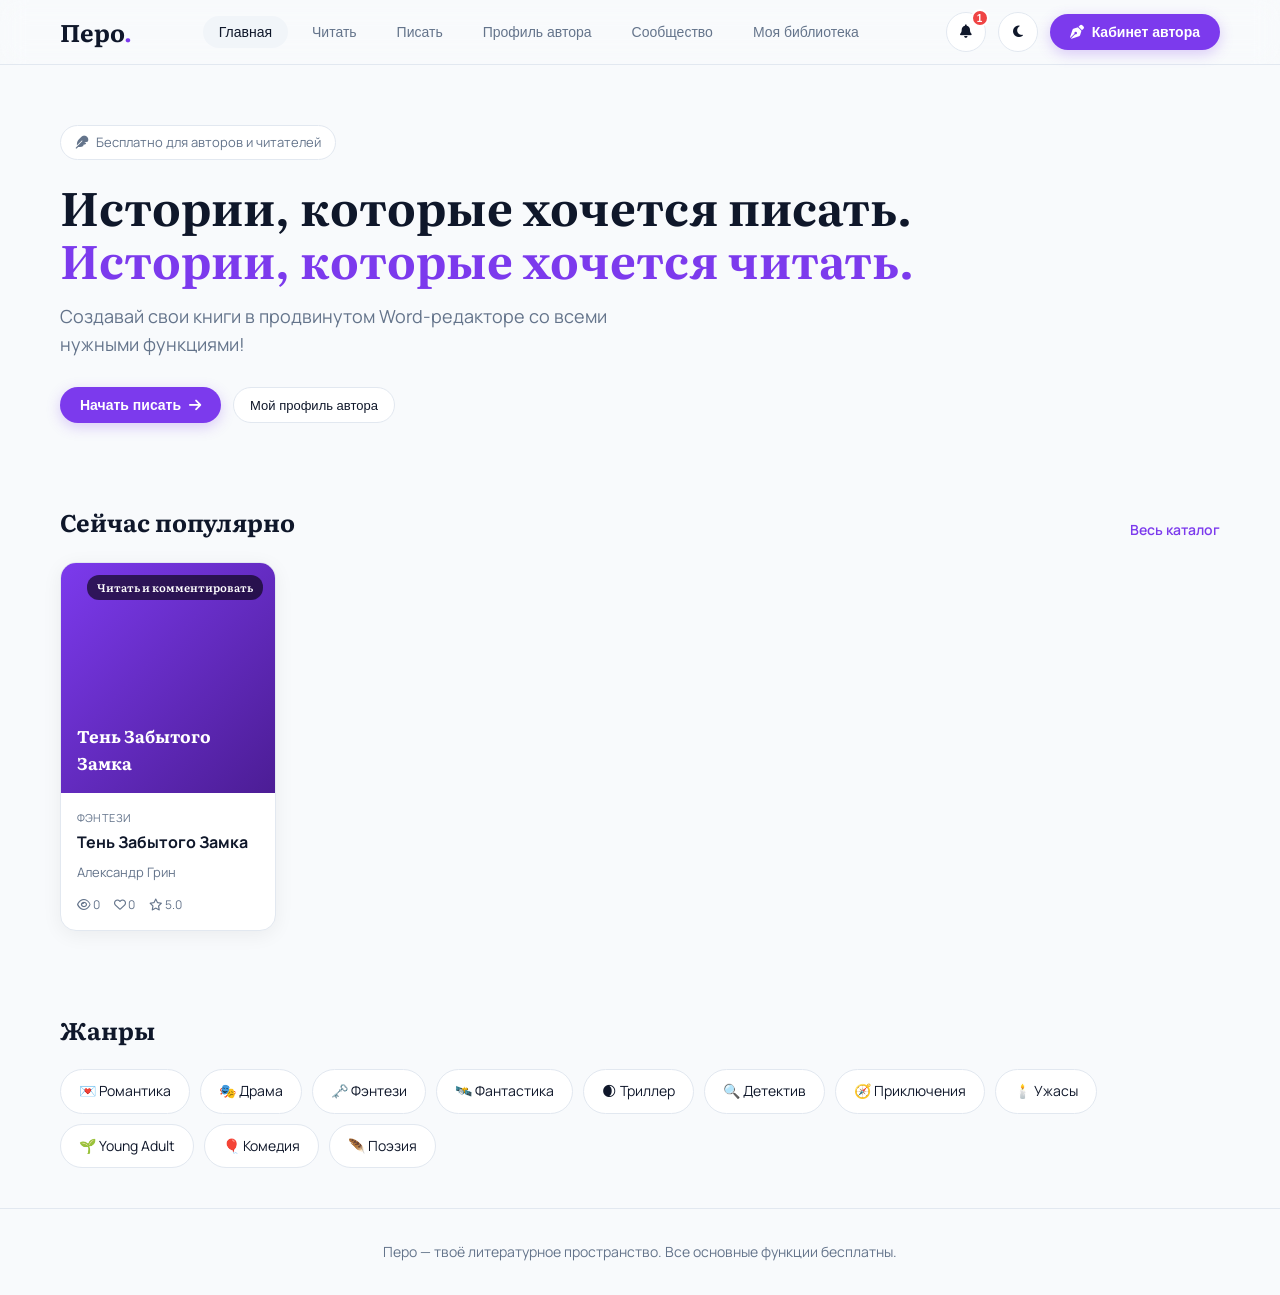
==== index.html @ ec1b09a1 "Add mobile and desktop responsive media queries for smartphones and tablets" ====
<!DOCTYPE html>
<html lang="ru" class="light">
<head>
    <meta charset="UTF-8">
    <meta name="viewport" content="width=device-width, initial-scale=1.0">
    <title>Перо — Литературная платформа и редактор книг</title>
    <meta name="description" content="Платформа для писателей и читателей: редактор книг в стиле MS Word, идеальная адаптивность под мобильные телефоны и ПК.">
    
    <!-- FAST SYNCHRONOUS THEME RESTORE TO PREVENT FLICKER -->
    <script>
        (function() {
            try {
                var savedState = localStorage.getItem('pero_authorState_v4');
                if (!savedState) savedState = localStorage.getItem('pero_authorState_v3');
                if (savedState) {
                    var parsed = JSON.parse(savedState);
                    if (parsed && parsed.theme === 'dark') {
                        document.documentElement.className = 'dark';
                    } else {
                        document.documentElement.className = 'light';
                    }
                }
            } catch(e) {}
        })();
    </script>

    <!-- Google Fonts Expansion (All 12 Fonts) -->
    <link rel="preconnect" href="https://fonts.googleapis.com">
    <link rel="preconnect" href="https://fonts.gstatic.com" crossorigin>
    <link href="https://fonts.googleapis.com/css2?family=Caveat:wght@500;700&family=Cormorant+Garamond:ital,wght@0,500;0,700;1,500&family=Literata:ital,opsz,wght@0,7..72,400..700;1,7..72,400..700&family=Manrope:wght@400;500;600;700&family=Merriweather:ital,wght@0,400;0,700;1,400&family=Montserrat:wght@400;600;700&family=Playfair+Display:ital,wght@0,600;0,700;1,600&family=Roboto:ital,wght@0,400;0,500;0,700;1,400&display=swap" rel="stylesheet">
    <!-- FontAwesome for icons -->
    <link rel="stylesheet" href="https://cdnjs.cloudflare.com/ajax/libs/font-awesome/6.4.0/css/all.min.css">
    <style>
        :root {
            --bg-color: #f8fafc;
            --text-color: #0f172a;
            --card-bg: #ffffff;
            --card-border: #e2e8f0;
            --muted-text: #64748b;
            --primary-accent: #7c3aed;
            --primary-accent-hover: #6d28d9;
            --secondary-bg: #f1f5f9;
            --secondary-text: #0f172a;
            --shadow-soft: 0 4px 20px rgba(0, 0, 0, 0.06);
            --shadow-lift: 0 12px 30px rgba(124, 58, 237, 0.15);
            --heading-color: #0f172a;
            --font-serif: 'Literata', Georgia, serif;
            --font-sans: 'Manrope', system-ui, sans-serif;
            --paper-bg: #ffffff;
            --toolbar-bg: #f8fafc;
        }

        html.dark {
            --bg-color: #09090b;
            --text-color: #f8fafc;
            --card-bg: #18181b;
            --card-border: #27272a;
            --muted-text: #a1a1aa;
            --primary-accent: #ec4899;
            --primary-accent-hover: #db2777;
            --secondary-bg: #27272a;
            --secondary-text: #f8fafc;
            --shadow-soft: 0 4px 20px rgba(0, 0, 0, 0.5);
            --shadow-lift: 0 12px 30px rgba(236, 72, 153, 0.25);
            --heading-color: #f472b6;
            --paper-bg: #18181b;
            --toolbar-bg: #121215;
        }

        * {
            box-sizing: border-box;
            margin: 0;
            padding: 0;
        }

        body {
            font-family: var(--font-sans);
            background-color: var(--bg-color);
            color: var(--text-color);
            line-height: 1.6;
            min-height: 100vh;
            display: flex;
            flex-direction: column;
            overflow-x: hidden;
        }

        h1, h2, h3, .font-display {
            font-family: var(--font-serif);
            color: var(--heading-color);
        }

        a { color: inherit; text-decoration: none; }

        .container {
            max-width: 1200px;
            margin: 0 auto;
            padding: 0 20px;
            width: 100%;
        }

        /* Navbar */
        header {
            position: sticky;
            top: 0;
            z-index: 50;
            background: rgba(var(--bg-color), 0.9);
            backdrop-filter: blur(12px);
            border-bottom: 1px solid var(--card-border);
        }

        .nav-wrapper {
            display: flex;
            align-items: center;
            justify-content: space-between;
            height: 64px;
        }

        .logo {
            font-family: var(--font-serif);
            font-size: 24px;
            font-weight: 700;
            cursor: pointer;
        }
        .logo span { color: var(--primary-accent); }

        .nav-links { display: flex; gap: 8px; }

        .nav-btn {
            padding: 8px 16px;
            border-radius: 20px;
            font-size: 14px;
            font-weight: 500;
            color: var(--muted-text);
            cursor: pointer;
            border: none;
            background: transparent;
            white-space: nowrap;
        }

        .nav-btn:hover, .nav-btn.active {
            background-color: var(--secondary-bg);
            color: var(--text-color);
        }

        .nav-actions { display: flex; align-items: center; gap: 12px; }

        .icon-btn {
            width: 40px;
            height: 40px;
            border-radius: 50%;
            border: 1px solid var(--card-border);
            background: var(--card-bg);
            color: var(--text-color);
            display: flex;
            align-items: center;
            justify-content: center;
            cursor: pointer;
            position: relative;
            flex-shrink: 0;
        }

        .icon-btn:hover {
            border-color: var(--primary-accent);
            color: var(--primary-accent);
        }

        /* Notification Badge */
        .notif-badge {
            position: absolute;
            top: -4px;
            right: -4px;
            background: #ef4444;
            color: #ffffff;
            font-size: 10px;
            font-weight: 700;
            min-width: 18px;
            height: 18px;
            border-radius: 9px;
            display: flex;
            align-items: center;
            justify-content: center;
            padding: 0 4px;
            border: 2px solid var(--card-bg);
        }

        /* Notification Dropdown Panel */
        .notif-dropdown {
            position: absolute;
            top: 48px;
            right: 0;
            width: 340px;
            background: var(--card-bg);
            border: 1px solid var(--card-border);
            border-radius: 16px;
            box-shadow: var(--shadow-lift);
            display: none;
            flex-direction: column;
            z-index: 100;
            overflow: hidden;
        }

        .notif-dropdown.active { display: flex; }

        .notif-header {
            padding: 14px 16px;
            border-bottom: 1px solid var(--card-border);
            display: flex;
            justify-content: space-between;
            align-items: center;
            background: var(--secondary-bg);
        }

        .notif-header h3 { font-size: 14px; font-weight: 700; }

        .notif-list {
            max-height: 320px;
            overflow-y: auto;
            display: flex;
            flex-direction: column;
        }

        .notif-item {
            padding: 12px 16px;
            border-bottom: 1px solid var(--card-border);
            font-size: 13px;
            display: flex;
            gap: 10px;
            align-items: flex-start;
        }

        .notif-item:last-child { border-bottom: none; }
        .notif-item i { color: var(--primary-accent); margin-top: 2px; }
        .notif-time { font-size: 11px; color: var(--muted-text); margin-top: 4px; }

        .btn-primary {
            background-color: var(--primary-accent);
            color: #ffffff !important;
            padding: 10px 20px;
            border-radius: 24px;
            font-weight: 600;
            font-size: 14px;
            border: none;
            cursor: pointer;
            display: inline-flex;
            align-items: center;
            gap: 8px;
            box-shadow: 0 4px 14px rgba(124, 58, 237, 0.25);
            white-space: nowrap;
        }

        .btn-primary:hover { background-color: var(--primary-accent-hover); }

        .btn-outline {
            border: 1px solid var(--card-border);
            background: var(--card-bg);
            color: var(--text-color);
            padding: 8px 16px;
            border-radius: 20px;
            font-size: 13px;
            font-weight: 500;
            cursor: pointer;
            display: inline-flex;
            align-items: center;
            gap: 6px;
            white-space: nowrap;
        }

        .btn-outline:hover {
            border-color: var(--primary-accent);
            color: var(--primary-accent);
        }

        /* Layout & Sections */
        .section { padding: 40px 0; }
        .hero { padding: 60px 0 40px; }
        .hero h1 { font-size: 46px; line-height: 1.15; margin-bottom: 16px; }
        .hero p { font-size: 18px; color: var(--muted-text); max-width: 600px; margin-bottom: 28px; }

        .section-header {
            display: flex;
            justify-content: space-between;
            align-items: flex-end;
            margin-bottom: 20px;
        }

        .section-title { font-size: 24px; font-weight: 700; }

        .grid-5 {
            display: grid;
            grid-template-columns: repeat(auto-fill, minmax(210px, 1fr));
            gap: 20px;
        }

        /* Book Card */
        .book-card {
            background: var(--card-bg);
            border: 1px solid var(--card-border);
            border-radius: 16px;
            overflow: hidden;
            box-shadow: var(--shadow-soft);
            cursor: pointer;
            transition: transform 0.2s ease, box-shadow 0.2s ease;
            display: flex;
            flex-direction: column;
        }

        .book-card:hover {
            transform: translateY(-5px);
            box-shadow: var(--shadow-lift);
        }

        .book-cover {
            height: 230px;
            background: linear-gradient(135deg, #7c3aed, #4c1d95);
            display: flex;
            align-items: flex-end;
            padding: 16px;
            color: #ffffff;
            font-family: var(--font-serif);
            font-weight: 700;
            font-size: 17px;
            position: relative;
        }

        html.dark .book-cover { background: linear-gradient(135deg, #ec4899, #831843); }

        .book-cover-badge {
            position: absolute;
            top: 12px;
            right: 12px;
            background: rgba(0,0,0,0.6);
            backdrop-filter: blur(4px);
            padding: 4px 10px;
            border-radius: 12px;
            font-size: 11px;
            font-weight: 600;
            color: #fff;
        }

        .book-info { padding: 16px; display: flex; flex-direction: column; flex: 1; }
        .book-genre { font-size: 11px; text-transform: uppercase; letter-spacing: 0.5px; color: var(--muted-text); margin-bottom: 4px; }
        .book-title { font-size: 16px; font-weight: 700; margin-bottom: 6px; color: var(--text-color); }
        .book-author { font-size: 13px; color: var(--muted-text); margin-bottom: 12px; }
        .book-stats { display: flex; gap: 14px; font-size: 12px; color: var(--muted-text); margin-top: auto; }

        /* Genres */
        .genre-chips { display: flex; flex-wrap: wrap; gap: 10px; }
        .genre-chip {
            background: var(--card-bg);
            border: 1px solid var(--card-border);
            padding: 10px 18px;
            border-radius: 24px;
            font-size: 14px;
            cursor: pointer;
            display: flex;
            align-items: center;
            gap: 8px;
        }
        .genre-chip:hover { border-color: var(--primary-accent); color: var(--primary-accent); }

        /* Author Profile Preview Card */
        .author-profile-card {
            background: var(--card-bg);
            border: 1px solid var(--card-border);
            border-radius: 20px;
            padding: 32px;
            display: flex;
            gap: 24px;
            align-items: center;
            box-shadow: var(--shadow-soft);
            margin-bottom: 32px;
            position: relative;
        }

        .avatar-upload-wrapper {
            position: relative;
            cursor: pointer;
        }

        .author-avatar-img {
            width: 100px;
            height: 100px;
            border-radius: 50%;
            object-fit: cover;
            border: 3px solid var(--primary-accent);
            box-shadow: var(--shadow-soft);
            display: block;
        }

        .avatar-overlay-badge {
            position: absolute;
            bottom: 0;
            right: 0;
            background: var(--primary-accent);
            color: #fff;
            width: 32px;
            height: 32px;
            border-radius: 50%;
            display: flex;
            align-items: center;
            justify-content: center;
            font-size: 13px;
            border: 2px solid var(--card-bg);
        }

        .author-stats-row {
            display: flex;
            gap: 20px;
            margin-top: 12px;
            font-size: 14px;
            color: var(--muted-text);
        }

        .author-stats-row strong { color: var(--text-color); font-size: 16px; }

        /* MS Word Manuscript Editor Wrapper */
        .word-editor-wrapper {
            border: 1px solid var(--card-border);
            border-radius: 16px;
            background: var(--card-bg);
            overflow: hidden;
            box-shadow: var(--shadow-soft);
            margin-top: 16px;
            display: grid;
            grid-template-columns: 270px 1fr 340px;
            min-height: 750px;
            position: relative;
        }

        .word-editor-wrapper.no-ai {
            grid-template-columns: 270px 1fr;
        }

        /* Sidebar for chapters */
        .editor-sidebar {
            background: var(--secondary-bg);
            border-right: 1px solid var(--card-border);
            padding: 16px;
            display: flex;
            flex-direction: column;
        }

        .sidebar-header {
            display: flex;
            justify-content: space-between;
            align-items: center;
            margin-bottom: 8px;
        }

        .sidebar-header h3 { font-size: 15px; font-weight: 700; }

        .chapter-list {
            list-style: none;
            display: flex;
            flex-direction: column;
            gap: 8px;
            margin-top: 12px;
        }

        .chapter-card {
            background: var(--card-bg);
            border: 1px solid var(--card-border);
            padding: 10px 12px;
            border-radius: 10px;
            cursor: pointer;
            font-size: 14px;
            display: flex;
            align-items: center;
            justify-content: space-between;
            user-select: none;
            transition: all 0.15s ease;
        }

        .chapter-card:hover { border-color: var(--primary-accent); }

        .chapter-card.active {
            border-color: var(--primary-accent);
            background: rgba(124, 58, 237, 0.08);
            font-weight: 700;
            color: var(--primary-accent);
        }

        html.dark .chapter-card.active { background: rgba(236, 72, 153, 0.15); }

        .drag-handle { color: var(--muted-text); margin-right: 6px; cursor: grab; }

        .delete-chapter-btn {
            border: none;
            background: transparent;
            color: var(--muted-text);
            padding: 4px 6px;
            border-radius: 6px;
            cursor: pointer;
            font-size: 13px;
            transition: all 0.15s ease;
        }

        .delete-chapter-btn:hover {
            color: #ef4444;
            background: rgba(239, 68, 68, 0.1);
        }

        /* Expanded Word Ribbon Toolbar */
        .editor-workspace {
            display: flex;
            flex-direction: column;
            background: var(--secondary-bg);
        }

        .word-toolbar {
            background: var(--toolbar-bg);
            border-bottom: 1px solid var(--card-border);
            padding: 10px 16px;
            display: flex;
            flex-wrap: wrap;
            align-items: center;
            gap: 8px;
            z-index: 10;
        }

        .toolbar-group {
            display: flex;
            align-items: center;
            gap: 3px;
            padding-right: 10px;
            border-right: 1px solid var(--card-border);
        }

        .toolbar-group:last-child { border-right: none; }

        .tool-btn {
            height: 34px;
            padding: 0 8px;
            border-radius: 6px;
            border: 1px solid transparent;
            background: transparent;
            color: var(--text-color);
            cursor: pointer;
            display: flex;
            align-items: center;
            justify-content: center;
            font-size: 13px;
            font-weight: 500;
        }

        .tool-btn:hover {
            background: var(--card-bg);
            border-color: var(--card-border);
            color: var(--primary-accent);
        }

        .tool-select {
            height: 34px;
            border-radius: 6px;
            border: 1px solid var(--card-border);
            background: var(--card-bg);
            color: var(--text-color);
            padding: 0 10px;
            font-size: 13px;
            outline: none;
            cursor: pointer;
        }

        .color-picker-input {
            width: 28px;
            height: 28px;
            padding: 0;
            border: none;
            background: none;
            cursor: pointer;
            border-radius: 4px;
        }

        /* Paper Document (MS Word Canvas) */
        .document-viewport {
            flex: 1;
            padding: 40px 20px;
            overflow-y: auto;
            display: flex;
            justify-content: center;
            position: relative;
        }

        .paper-sheet {
            background: var(--paper-bg);
            width: 100%;
            max-width: 820px;
            min-height: 900px;
            padding: 60px 80px;
            border-radius: 4px;
            box-shadow: 0 8px 30px rgba(0, 0, 0, 0.08);
            border: 1px solid var(--card-border);
            position: relative;
            outline: none;
            font-family: 'Literata', Georgia, serif;
            font-size: 18px;
            line-height: 1.85;
            color: var(--text-color);
        }

        .paper-sheet h1, .paper-sheet h2, .paper-sheet h3 {
            font-weight: 700;
            margin-top: 24px;
            margin-bottom: 12px;
        }

        .paper-sheet blockquote {
            border-left: 4px solid var(--primary-accent);
            padding-left: 16px;
            font-style: italic;
            color: var(--muted-text);
            margin: 16px 0;
        }

        .drop-overlay {
            position: absolute;
            inset: 0;
            background: rgba(124, 58, 237, 0.9);
            color: #ffffff;
            display: none;
            flex-direction: column;
            align-items: center;
            justify-content: center;
            border-radius: 4px;
            z-index: 20;
            backdrop-filter: blur(4px);
        }

        html.dark .drop-overlay { background: rgba(236, 72, 153, 0.9); }

        .drop-overlay.active { display: flex; }
        .drop-overlay i { font-size: 48px; margin-bottom: 16px; }

        /* AI Assistant Side Panel */
        .ai-sidebar {
            background: var(--card-bg);
            border-left: 1px solid var(--card-border);
            padding: 20px;
            display: flex;
            flex-direction: column;
            gap: 16px;
            overflow-y: auto;
        }

        .ai-header {
            display: flex;
            justify-content: space-between;
            align-items: center;
            border-bottom: 1px solid var(--card-border);
            padding-bottom: 12px;
        }

        .ai-header h3 {
            font-size: 16px;
            font-weight: 700;
            display: flex;
            align-items: center;
            gap: 8px;
            color: var(--primary-accent);
        }

        .ai-quick-prompts { display: flex; flex-direction: column; gap: 8px; }

        .ai-prompt-btn {
            background: var(--secondary-bg);
            border: 1px solid var(--card-border);
            padding: 10px 14px;
            border-radius: 12px;
            font-size: 13px;
            font-weight: 600;
            text-align: left;
            cursor: pointer;
            color: var(--text-color);
            display: flex;
            align-items: center;
            gap: 8px;
            transition: all 0.2s ease;
        }

        .ai-prompt-btn:hover {
            border-color: var(--primary-accent);
            color: var(--primary-accent);
            background: rgba(124, 58, 237, 0.05);
        }

        .ai-textarea {
            width: 100%;
            border: 1px solid var(--card-border);
            border-radius: 10px;
            padding: 10px;
            font-family: var(--font-sans);
            font-size: 13px;
            background: var(--secondary-bg);
            color: var(--text-color);
            resize: none;
            outline: none;
        }

        .ai-result-box {
            background: var(--secondary-bg);
            border: 1px dashed var(--primary-accent);
            padding: 16px;
            border-radius: 12px;
            font-size: 14px;
            line-height: 1.6;
        }

        /* Reading Modal & Line Comments */
        .modal {
            position: fixed;
            inset: 0;
            z-index: 100;
            background: rgba(0,0,0,0.6);
            backdrop-filter: blur(8px);
            display: none;
            align-items: center;
            justify-content: center;
            padding: 20px;
        }

        .modal.active { display: flex; }

        .modal-content {
            background: var(--card-bg);
            border: 1px solid var(--card-border);
            border-radius: 20px;
            max-width: 840px;
            width: 100%;
            max-height: 90vh;
            overflow-y: auto;
            padding: 32px;
            position: relative;
            box-shadow: var(--shadow-lift);
        }

        .modal-close {
            position: absolute;
            top: 20px;
            right: 20px;
            border: none;
            background: var(--secondary-bg);
            color: var(--text-color);
            width: 36px;
            height: 36px;
            border-radius: 50%;
            cursor: pointer;
            display: flex;
            align-items: center;
            justify-content: center;
        }

        .tab-page { display: none; }
        .tab-page.active { display: block; }

        footer {
            border-top: 1px solid var(--card-border);
            padding: 32px 0;
            margin-top: auto;
            text-align: center;
            font-size: 14px;
            color: var(--muted-text);
        }

        /* FULL MOBILE & TABLET RESPONSIVE SYSTEM (SMARTPHONES & PCS) */
        @media (max-width: 992px) {
            .word-editor-wrapper {
                grid-template-columns: 240px 1fr;
            }
            .ai-sidebar {
                grid-column: 1 / -1;
                border-left: none;
                border-top: 1px solid var(--card-border);
            }
        }

        @media (max-width: 768px) {
            .container {
                padding: 0 12px;
            }

            .nav-wrapper {
                flex-direction: column;
                height: auto;
                padding: 10px 0;
                gap: 12px;
            }

            .nav-links {
                width: 100%;
                overflow-x: auto;
                white-space: nowrap;
                padding-bottom: 6px;
                -webkit-overflow-scrolling: touch;
                justify-content: flex-start;
            }

            .nav-btn {
                padding: 6px 12px;
                font-size: 13px;
                flex-shrink: 0;
            }

            .nav-actions {
                width: 100%;
                justify-content: space-between;
            }

            .hero h1 {
                font-size: 28px;
            }

            .hero p {
                font-size: 15px;
            }

            .grid-5 {
                grid-template-columns: repeat(auto-fill, minmax(140px, 1fr));
                gap: 12px;
            }

            .book-cover {
                height: 170px;
                font-size: 14px;
                padding: 10px;
            }

            .book-info {
                padding: 10px;
            }

            .book-title {
                font-size: 14px;
            }

            .author-profile-card {
                flex-direction: column;
                padding: 20px;
                text-align: center;
                align-items: center;
                gap: 16px;
            }

            .author-stats-row {
                justify-content: center;
            }

            .word-editor-wrapper {
                grid-template-columns: 1fr;
                min-height: auto;
            }

            .editor-sidebar {
                border-right: none;
                border-bottom: 1px solid var(--card-border);
            }

            .word-toolbar {
                padding: 8px;
                gap: 4px;
                overflow-x: auto;
                white-space: nowrap;
            }

            .toolbar-group {
                padding-right: 6px;
            }

            .document-viewport {
                padding: 16px 8px;
            }

            .paper-sheet {
                padding: 24px 16px;
                min-height: 500px;
                font-size: 16px;
            }

            .notif-dropdown {
                width: 290px;
                right: -20px;
            }

            .modal-content {
                padding: 20px 16px;
                border-radius: 16px;
            }
        }
    </style>
</head>
<body>

    <!-- Hidden Native File Input for Avatar Image Selection -->
    <input type="file" id="avatarFileInput" accept="image/*" style="display: none;" onchange="handleAvatarFileSelect(event)">

    <!-- Header Navigation -->
    <header>
        <div class="container nav-wrapper">
            <div class="logo" onclick="showTab('home', document.querySelectorAll('.nav-btn')[0])">Перо<span>.</span></div>
            <nav class="nav-links">
                <button class="nav-btn active" onclick="showTab('home', this)">Главная</button>
                <button class="nav-btn" onclick="showTab('read', this)">Читать</button>
                <button class="nav-btn" onclick="showTab('write', this)">Писать</button>
                <button class="nav-btn" onclick="showTab('profile', this)">Профиль автора</button>
                <button class="nav-btn" onclick="showTab('community', this)">Сообщество</button>
                <button class="nav-btn" onclick="showTab('library', this)">Моя библиотека</button>
            </nav>
            <div class="nav-actions">
                
                <!-- Notification Bell with Instant Live Badge & Panel -->
                <div style="position: relative;">
                    <button class="icon-btn" onclick="toggleNotificationsPanel(event)" id="notifBellBtn" title="Уведомления об обновлениях">
                        <i class="fa-solid fa-bell"></i>
                        <span class="notif-badge" id="notifBadgeCount" style="display:none;">0</span>
                    </button>

                    <!-- Notifications Dropdown Popup -->
                    <div class="notif-dropdown" id="notifDropdown">
                        <div class="notif-header">
                            <h3>Уведомления и обновления</h3>
                            <button onclick="clearNotifications()" style="border:none; background:none; color:var(--primary-accent); font-size:12px; cursor:pointer; font-weight:600;">Очистить</button>
                        </div>
                        <div class="notif-list" id="notifList">
                            <div style="padding: 20px; text-align: center; color: var(--muted-text); font-size: 13px;" id="emptyNotifMsg">
                                Пока нет новых уведомлений.
                            </div>
                        </div>
                    </div>
                </div>

                <button class="icon-btn" onclick="toggleTheme()" id="themeToggleBtn" title="Переключить тему">
                    <i class="fa-solid fa-moon"></i>
                </button>

                <button class="btn-primary" onclick="showTab('write', document.querySelectorAll('.nav-btn')[2])">
                    <i class="fa-solid fa-pen-nib"></i> Кабинет автора
                </button>
            </div>
        </div>
    </header>

    <main class="container">

        <!-- TAB 1: HOME PAGE -->
        <div id="tab-home" class="tab-page active">
            <section class="hero">
                <div style="display: inline-flex; align-items: center; gap: 8px; padding: 6px 14px; border-radius: 20px; background: var(--card-bg); border: 1px solid var(--card-border); font-size: 13px; color: var(--muted-text); margin-bottom: 20px;">
                    <i class="fa-solid fa-feather"></i> Бесплатно для авторов и читателей
                </div>
                <h1>Истории, которые хочется писать.<br><span style="color: var(--primary-accent);">Истории, которые хочется читать.</span></h1>
                <p>Создавай свои книги в продвинутом Word-редакторе со всеми нужными функциями!</p>
                <div style="display: flex; gap: 12px; flex-wrap: wrap;">
                    <button class="btn-primary" onclick="showTab('write', document.querySelectorAll('.nav-btn')[2])">Начать писать <i class="fa-solid fa-arrow-right"></i></button>
                    <button class="btn-outline" onclick="showTab('profile', document.querySelectorAll('.nav-btn')[3])">Мой профиль автора</button>
                </div>
            </section>

            <!-- Popular Section (No emojis in headers) -->
            <section class="section">
                <div class="section-header">
                    <h2 class="section-title">Сейчас популярно</h2>
                    <a href="#" style="color: var(--primary-accent); font-size: 14px; font-weight: 600;" onclick="showTab('read', document.querySelectorAll('.nav-btn')[1])">Весь каталог</a>
                </div>
                <div class="grid-5">
                    <div class="book-card" onclick="openBookModal('Тень Забытого Замка', 'Александр Грин', 'Фэнтези', '14.2k', '4.9', 'В глубине проклятого леса стоит древний замок...')">
                        <div class="book-cover">
                            <span class="book-cover-badge">Читать и комментировать</span>
                            Тень Забытого Замка
                        </div>
                        <div class="book-info">
                            <div class="book-genre">Фэнтези</div>
                            <div class="book-title">Тень Забытого Замка</div>
                            <div class="book-author">Александр Грин</div>
                            <div class="book-stats">
                                <span><i class="fa-regular fa-eye"></i> <span class="card-views-count">0</span></span>
                                <span onclick="likeBook(event, this)"><i class="fa-regular fa-heart"></i> <span class="card-likes-count">0</span></span>
                                <span><i class="fa-regular fa-star"></i> 5.0</span>
                            </div>
                        </div>
                    </div>
                </div>
            </section>

            <!-- Genres List (Emojis KEPT ONLY IN GENRES) -->
            <section class="section">
                <div class="section-header">
                    <h2 class="section-title">Жанры</h2>
                </div>
                <div class="genre-chips">
                    <div class="genre-chip" onclick="showTab('read', document.querySelectorAll('.nav-btn')[1])">💌 Романтика</div>
                    <div class="genre-chip" onclick="showTab('read', document.querySelectorAll('.nav-btn')[1])">🎭 Драма</div>
                    <div class="genre-chip" onclick="showTab('read', document.querySelectorAll('.nav-btn')[1])">🗝️ Фэнтези</div>
                    <div class="genre-chip" onclick="showTab('read', document.querySelectorAll('.nav-btn')[1])">🛰️ Фантастика</div>
                    <div class="genre-chip" onclick="showTab('read', document.querySelectorAll('.nav-btn')[1])">🌒 Триллер</div>
                    <div class="genre-chip" onclick="showTab('read', document.querySelectorAll('.nav-btn')[1])">🔍 Детектив</div>
                    <div class="genre-chip" onclick="showTab('read', document.querySelectorAll('.nav-btn')[1])">🧭 Приключения</div>
                    <div class="genre-chip" onclick="showTab('read', document.querySelectorAll('.nav-btn')[1])">🕯️ Ужасы</div>
                    <div class="genre-chip" onclick="showTab('read', document.querySelectorAll('.nav-btn')[1])">🌱 Young Adult</div>
                    <div class="genre-chip" onclick="showTab('read', document.querySelectorAll('.nav-btn')[1])">🎈 Комедия</div>
                    <div class="genre-chip" onclick="showTab('read', document.querySelectorAll('.nav-btn')[1])">🪶 Поэзия</div>
                </div>
            </section>
        </div>

        <!-- TAB 2: AUTHOR PROFILE PREVIEW TAB -->
        <div id="tab-profile" class="tab-page">
            <section class="section">
                <h1 style="font-size: 32px; margin-bottom: 16px;">Личный кабинет автора</h1>

                <div class="author-profile-card">
                    <div class="avatar-upload-wrapper" onclick="triggerAvatarUpload()" title="Нажмите, чтобы загрузить фото с устройства">
                        <img src="https://images.unsplash.com/photo-1534528741775-53994a69daeb?auto=format&fit=crop&w=300&q=80" alt="Аватар автора" class="author-avatar-img" id="authorAvatar">
                        <div class="avatar-overlay-badge"><i class="fa-solid fa-camera"></i></div>
                    </div>
                    
                    <div style="flex: 1;">
                        <h2 style="font-size: 26px; font-weight: 700;" id="authorDisplayName">Моё Имя Автора</h2>
                        <p style="font-size: 14px; color: var(--muted-text);" id="authorUsername">@author</p>
                        <p style="margin-top: 8px; font-size: 15px;" id="authorBioText">Нажмите «Редактировать профиль», чтобы указать своё имя автора, никнейм и рассказать о себе!</p>
                        
                        <div class="author-stats-row">
                            <span><strong id="statBooks">0</strong> книг</span>
                            <span><strong id="statFollowers">0</strong> подписчиков</span>
                            <span><strong id="statLikes">0</strong> лайков</span>
                        </div>
                    </div>
                    <div style="display: flex; flex-direction: column; gap: 10px; width: 100%; max-width: 240px;">
                        <button class="btn-primary" style="justify-content: center;" onclick="triggerAvatarUpload()"><i class="fa-solid fa-upload"></i> Загрузить фото</button>
                        <button class="btn-outline" style="justify-content: center;" onclick="openEditProfileModal()"><i class="fa-solid fa-pen"></i> Редактировать профиль</button>
                    </div>
                </div>

                <h2 style="font-size: 22px; font-weight: 700; margin-bottom: 16px;">Мои опубликованные книги</h2>
                <div class="grid-5" id="myPublishedBooksList">
                    <div style="background: var(--card-bg); border: 1px dashed var(--card-border); padding: 32px; border-radius: 16px; text-align: center; color: var(--muted-text); grid-column: 1 / -1;" id="emptyBooksMsg">
                        <i class="fa-solid fa-book-open" style="font-size: 32px; margin-bottom: 8px;"></i>
                        <p>У вас пока нет опубликованных книг. Начните писать свою первую главу в «Кабинете автора»!</p>
                    </div>
                </div>
            </section>
        </div>

        <!-- TAB 3: READ / CATALOG -->
        <div id="tab-read" class="tab-page">
            <section class="section">
                <h1 style="font-size: 32px; margin-bottom: 8px;">Каталог книг</h1>
                <p style="color: var(--muted-text); margin-bottom: 24px;">Нажмите на любую книгу, чтобы открыть её.</p>
                <div class="grid-5" id="catalogBooksList">
                    <div class="book-card" onclick="openBookModal('Тень Забытого Замка', 'Александр Грин', 'Фэнтези', '0', '5.0', 'В глубине проклятого леса стоит древний замок...')">
                        <div class="book-cover">Тень Забытого Замка</div>
                        <div class="book-info">
                            <div class="book-genre">Фэнтези</div>
                            <div class="book-title">Тень Забытого Замка</div>
                            <div class="book-author">Александр Грин</div>
                        </div>
                    </div>
                </div>
            </section>
        </div>

        <!-- TAB 4: WRITE STUDIO WITH BOOK TITLE AND GENRE EDITOR BAR AT THE START OF WRITING -->
        <div id="tab-write" class="tab-page">
            <section class="section">
                <div style="display: flex; justify-content: space-between; align-items: center; margin-bottom: 16px; flex-wrap: wrap; gap: 12px;">
                    <div>
                        <h1 style="font-size: 28px; font-weight: 700;">Кабинет автора — Редактор рукописи с AI</h1>
                        <p style="color: var(--muted-text); font-size: 14px;">Автоматическое сохранение названий, данных профиля, биографии и рукописи при написании.</p>
                    </div>
                    <div style="display: flex; gap: 8px; flex-wrap: wrap;">
                        <button class="btn-primary" onclick="toggleAiPanel()"><i class="fa-solid fa-wand-magic-sparkles"></i> AI-помощник</button>
                        <button class="btn-outline" onclick="exportDocument('txt')"><i class="fa-solid fa-file-arrow-down"></i> Экспорт TXT</button>
                        <button class="btn-primary" onclick="publishBook()"><i class="fa-solid fa-cloud-arrow-up"></i> Опубликовать книгу</button>
                    </div>
                </div>

                <!-- EDITABLE BOOK TITLE & GENRE BAR AT THE START OF WRITING -->
                <div style="background: var(--card-bg); border: 1px solid var(--card-border); padding: 16px 20px; border-radius: 16px; margin-bottom: 16px; display: flex; gap: 16px; align-items: center; box-shadow: var(--shadow-soft); flex-wrap: wrap;">
                    <div style="font-size: 24px; color: var(--primary-accent);"><i class="fa-solid fa-book-bookmark"></i></div>
                    <div style="flex: 1; min-width: 240px;">
                        <label style="font-size: 11px; font-weight: 700; color: var(--muted-text); text-transform: uppercase; letter-spacing: 0.5px; display: block; margin-bottom: 4px;">Название вашей книги в начале письма:</label>
                        <input type="text" class="ai-textarea" id="manuscriptBookTitleInput" style="font-size: 18px; font-weight: 700; padding: 8px 12px;" value="Моя новая книга" placeholder="Введите название вашей книги..." oninput="onBookTitleChange(this.value)">
                    </div>
                    <div style="width: 180px;">
                        <label style="font-size: 11px; font-weight: 700; color: var(--muted-text); text-transform: uppercase; letter-spacing: 0.5px; display: block; margin-bottom: 4px;">Жанр книги:</label>
                        <select class="tool-select" id="manuscriptBookGenreSelect" style="width: 100%; height: 38px; font-size: 14px;" onchange="onBookGenreChange(this.value)">
                            <option value="Роман" selected>Роман</option>
                            <option value="Фэнтези">Фэнтези</option>
                            <option value="Фантастика">Фантастика</option>
                            <option value="Детектив">Детектив</option>
                            <option value="Триллер">Триллер</option>
                            <option value="Драма">Драма</option>
                            <option value="Приключения">Приключения</option>
                            <option value="Поэзия">Поэзия</option>
                        </select>
                    </div>
                </div>

                <div class="word-editor-wrapper" id="editorWrapper">
                    
                    <!-- Chapter Sidebar with Interactive Delete Chapter Button -->
                    <div class="editor-sidebar">
                        <div class="sidebar-header">
                            <h3>Главы книги</h3>
                            <button class="btn-outline" style="padding: 4px 8px; font-size: 12px;" onclick="addChapter()"><i class="fa-solid fa-plus"></i> Глава</button>
                        </div>
                        <p style="font-size: 11px; color: var(--muted-text); margin-bottom: 8px;">Нажмите на главу для выбора. Иконка 🗑️ — удаление главы.</p>

                        <ul class="chapter-list" id="chapterList">
                            <li class="chapter-card active" onclick="selectEditorChapter(0, this)" draggable="true" ondragstart="dragChapterStart(event)" ondragover="dragChapterOver(event)" ondrop="dropChapterSwap(event)">
                                <span style="display:flex; align-items:center;"><i class="fa-solid fa-grip-vertical drag-handle"></i> Глава 1. Пролог</span>
                                <button class="delete-chapter-btn" onclick="deleteChapter(event, 0)" title="Удалить главу"><i class="fa-solid fa-trash-can"></i></button>
                            </li>
                        </ul>
                    </div>

                    <div class="editor-workspace">

                        <!-- Word Ribbon Toolbar -->
                        <div class="word-toolbar">

                            <!-- UNDO / REDO ARROW BUTTONS -->
                            <div class="toolbar-group">
                                <button class="tool-btn" onclick="formatDoc('undo')" title="Вернуть назад / Отменить (Ctrl+Z)">
                                    <i class="fa-solid fa-rotate-left" style="font-size: 15px;"></i>
                                </button>
                                <button class="tool-btn" onclick="formatDoc('redo')" title="Вернуть обратно / Повторить (Ctrl+Y)">
                                    <i class="fa-solid fa-rotate-right" style="font-size: 15px;"></i>
                                </button>
                            </div>

                            <!-- Font Selector (12 Fonts) -->
                            <div class="toolbar-group">
                                <label style="font-size: 11px; color: var(--muted-text); margin-right: 4px;">Шрифт:</label>
                                <select class="tool-select" id="fontFamilySelect" onchange="changeFontFamily(this.value)">
                                    <option value="'Literata', serif" selected>Literata (Засечный книжный)</option>
                                    <option value="'Playfair Display', serif">Playfair Display (Премиальный)</option>
                                    <option value="'Cormorant Garamond', serif">Cormorant Garamond (Романтика)</option>
                                    <option value="'Merriweather', serif">Merriweather (Классика)</option>
                                    <option value="'Georgia', serif">Georgia (Стандартный)</option>
                                    <option value="'Manrope', sans-serif">Manrope (Современный гротеск)</option>
                                    <option value="'Roboto', sans-serif">Roboto (Универсальный)</option>
                                    <option value="'Montserrat', sans-serif">Montserrat (Модерн)</option>
                                    <option value="'Caveat', cursive">Caveat (Рукописный / Дневник)</option>
                                    <option value="'Times New Roman', serif">Times New Roman</option>
                                    <option value="'Courier New', monospace">Courier New (Печатная машинка)</option>
                                    <option value="Arial, sans-serif">Arial</option>
                                </select>
                            </div>

                            <!-- Font Size Selector (11 Sizes) + A+ / A- buttons -->
                            <div class="toolbar-group">
                                <label style="font-size: 11px; color: var(--muted-text); margin-right: 4px;">Размер:</label>
                                <select class="tool-select" id="fontSizeSelect" onchange="changeFontSizePx(this.value)">
                                    <option value="12px">12px (Мелкий)</option>
                                    <option value="14px">14px (Обычный)</option>
                                    <option value="16px">16px (Комфортный)</option>
                                    <option value="18px" selected>18px (Книжный Word)</option>
                                    <option value="20px">20px (Увеличенный)</option>
                                    <option value="22px">22px (Крупный)</option>
                                    <option value="24px">24px (Заголовок 3)</option>
                                    <option value="28px">28px (Заголовок 2)</option>
                                    <option value="32px">32px (Заголовок 1)</option>
                                    <option value="36px">36px (Большой)</option>
                                    <option value="48px">48px (Титульный)</option>
                                </select>

                                <button class="tool-btn" onclick="stepFontSize(2)" title="Увеличить размер (A+)"><i class="fa-solid fa-arrow-up"></i> A+</button>
                                <button class="tool-btn" onclick="stepFontSize(-2)" title="Уменьшить размер (A-)"><i class="fa-solid fa-arrow-down"></i> A-</button>
                            </div>

                            <!-- Formatting Buttons -->
                            <div class="toolbar-group">
                                <button class="tool-btn" onclick="formatDoc('bold')" title="Жирный (Ctrl+B)"><b>B</b></button>
                                <button class="tool-btn" onclick="formatDoc('italic')" title="Курсив (Ctrl+I)"><i>I</i></button>
                                <button class="tool-btn" onclick="formatDoc('underline')" title="Подчёркнутый (Ctrl+U)"><u>U</u></button>
                                <button class="tool-btn" onclick="formatDoc('strikeThrough')" title="Зачёркнутый"><s>S</s></button>
                            </div>

                            <!-- Text & Highlight Color -->
                            <div class="toolbar-group">
                                <label title="Цвет текста" style="display:flex; align-items:center; gap:4px; cursor:pointer;">
                                    <i class="fa-solid fa-font" style="color: var(--primary-accent);"></i>
                                    <input type="color" class="color-picker-input" value="#7c3aed" onchange="formatDoc('foreColor', this.value)">
                                </label>
                                <label title="Цвет маркёра" style="display:flex; align-items:center; gap:4px; cursor:pointer; margin-left:4px;">
                                    <i class="fa-solid fa-highlighter" style="color: #f59e0b;"></i>
                                    <input type="color" class="color-picker-input" value="#fef08a" onchange="formatDoc('hiliteColor', this.value)">
                                </label>
                            </div>

                            <!-- Text Alignment -->
                            <div class="toolbar-group">
                                <button class="tool-btn" onclick="formatDoc('justifyLeft')" title="По левому краю"><i class="fa-solid fa-align-left"></i></button>
                                <button class="tool-btn" onclick="formatDoc('justifyCenter')" title="По центру"><i class="fa-solid fa-align-center"></i></button>
                                <button class="tool-btn" onclick="formatDoc('justifyRight')" title="По правому краю"><i class="fa-solid fa-align-right"></i></button>
                                <button class="tool-btn" onclick="formatDoc('justifyFull')" title="По ширине"><i class="fa-solid fa-align-justify"></i></button>
                            </div>

                            <!-- Lists & Special Elements -->
                            <div class="toolbar-group">
                                <button class="tool-btn" onclick="formatDoc('insertUnorderedList')" title="Маркированный список"><i class="fa-solid fa-list-ul"></i></button>
                                <button class="tool-btn" onclick="formatDoc('insertOrderedList')" title="Нумерованный список"><i class="fa-solid fa-list-ol"></i></button>
                                <button class="tool-btn" onclick="formatDoc('formatBlock', 'blockquote')" title="Цитата"><i class="fa-solid fa-quote-right"></i></button>
                                <button class="tool-btn" onclick="formatDoc('insertHorizontalRule')" title="Разделитель">—</button>
                            </div>

                            <!-- Image & Eraser -->
                            <div class="toolbar-group">
                                <button class="tool-btn" onclick="triggerImageInsert()" title="Вставить изображение"><i class="fa-regular fa-image"></i></button>
                                <button class="tool-btn" onclick="formatDoc('removeFormat')" title="Очистить форматирование"><i class="fa-solid fa-eraser"></i></button>
                            </div>

                            <div style="margin-left: auto; font-size: 12px; color: var(--muted-text);" id="wordCount">
                                42 слова | 280 символов
                            </div>
                        </div>

                        <div class="document-viewport" id="docViewport" ondragover="onFileDragOver(event)" ondragleave="onFileDragLeave(event)" ondrop="onFileDrop(event)">
                            <div class="drop-overlay" id="dropOverlay">
                                <i class="fa-solid fa-cloud-arrow-down"></i>
                                <h3>Отпустите файл здесь</h3>
                            </div>
                            <div class="paper-sheet" contenteditable="true" id="paperEditor" oninput="onPaperEditorInput()">
                                <h1>Глава 1. Пролог</h1>
                                <p>Солнце медленно опускалось за вершины старого леса, отбрасывая длинные багровые тени на каменные плиты двора. Тишина, окутавшая древний замок, прерывалась лишь тихим шелестом листвы и далекими криками ночных птиц.</p>
                            </div>
                        </div>
                    </div>

                    <!-- AI Assistant Panel -->
                    <div class="ai-sidebar" id="aiSidebar">
                        <div class="ai-header">
                            <h3><i class="fa-solid fa-wand-magic-sparkles"></i> AI-Помощник</h3>
                            <button style="border:none; background:none; cursor:pointer;" onclick="toggleAiPanel()"><i class="fa-solid fa-xmark"></i></button>
                        </div>

                        <p style="font-size: 12px; color: var(--muted-text);">Выберите тип генерации AI для вашего текста:</p>

                        <div class="ai-quick-prompts">
                            <button class="ai-prompt-btn" onclick="generateAiPlot('continue')">
                                <i class="fa-solid fa-compass" style="color:var(--primary-accent);"></i> Развить сюжет дальше
                            </button>
                            <button class="ai-prompt-btn" onclick="generateAiPlot('twist')">
                                <i class="fa-solid fa-fire" style="color:var(--primary-accent);"></i> Неожиданный поворот
                            </button>
                            <button class="ai-prompt-btn" onclick="generateAiPlot('dialogue')">
                                <i class="fa-solid fa-comments" style="color:var(--primary-accent);"></i> Написать диалог
                            </button>
                            <button class="ai-prompt-btn" onclick="generateAiPlot('check')">
                                <i class="fa-solid fa-spell-check" style="color:var(--primary-accent);"></i> Проверить ошибки
                            </button>
                        </div>

                        <div>
                            <textarea class="ai-textarea" id="aiCustomPrompt" rows="3" placeholder="Или введите свой вопрос к AI..."></textarea>
                            <button class="btn-primary" style="width: 100%; margin-top: 8px; justify-content: center; font-size: 13px;" onclick="runAiCustomPrompt()"><i class="fa-solid fa-paper-plane"></i> Спросить AI</button>
                        </div>

                        <div class="ai-result-box" id="aiResultBox" style="display: none;">
                            <div style="font-size: 11px; font-weight: 700; text-transform: uppercase; color: var(--primary-accent); margin-bottom: 6px;" id="aiResultHeader">Результат генерации AI:</div>
                            <div id="aiResultContent" style="margin-bottom: 14px;">...</div>
                            <div style="display: flex; gap: 6px; flex-wrap: wrap;">
                                <button class="btn-primary" style="padding: 6px 12px; font-size: 12px;" onclick="applyAiText()"><i class="fa-solid fa-check"></i> Вставить в рукопись</button>
                                <button class="btn-outline" style="padding: 6px 10px; font-size: 12px;" onclick="copyAiText()"><i class="fa-solid fa-copy"></i> Скопировать</button>
                            </div>
                        </div>
                    </div>

                </div>
            </section>
        </div>

        <!-- TAB 5: COMMUNITY -->
        <div id="tab-community" class="tab-page">
            <section class="section">
                <h1 style="font-size: 32px; margin-bottom: 8px;">Сообщество авторов</h1>
                <div style="display: grid; grid-template-columns: repeat(auto-fill, minmax(280px, 1fr)); gap: 16px;">
                    <div style="background: var(--card-bg); border: 1px solid var(--card-border); padding: 20px; border-radius: 16px; display:flex; justify-content:space-between; align-items:center;">
                        <div>
                            <h3 style="font-size: 18px; margin-bottom: 6px;" id="communityAuthorName">Моё Имя Автора</h3>
                            <p style="font-size: 13px; color: var(--muted-text);"><span id="communityFollowersCount">0</span> подписчиков</p>
                        </div>
                        <button class="btn-primary" style="padding: 6px 14px; font-size: 12px;" onclick="toggleFollowAuthor(this)"><i class="fa-solid fa-user-plus"></i> Подписаться</button>
                    </div>
                </div>
            </section>
        </div>

        <!-- TAB 6: LIBRARY -->
        <div id="tab-library" class="tab-page">
            <section class="section">
                <h1 style="font-size: 32px; margin-bottom: 8px;">Моя библиотека</h1>
                <p style="color: var(--muted-text);">Сохранённые произведения.</p>
            </section>
        </div>

    </main>

    <!-- BOOK READER MODAL -->
    <div class="modal" id="bookModal">
        <div class="modal-content">
            <button class="modal-close" onclick="closeBookModal()"><i class="fa-solid fa-xmark"></i></button>
            
            <div style="display: flex; gap: 24px; margin-bottom: 24px; flex-wrap: wrap;">
                <div style="width: 140px; height: 200px; background: linear-gradient(135deg, var(--primary-accent), #4c1d95); border-radius: 12px; display: flex; align-items: flex-end; padding: 16px; color: #fff; font-weight: 700; font-size: 18px;" id="modalCover">Обложка</div>
                
                <div style="flex: 1; min-width: 260px;">
                    <div style="font-size: 12px; text-transform: uppercase; letter-spacing: 0.5px; color: var(--muted-text); margin-bottom: 4px;" id="modalGenre">Жанр</div>
                    <h2 style="font-size: 28px; font-weight: 700; margin-bottom: 6px;" id="modalTitle">Название книги</h2>
                    <p style="font-size: 15px; color: var(--muted-text); margin-bottom: 16px;" id="modalAuthor">Автор</p>
                    
                    <div style="display: flex; gap: 10px; flex-wrap: wrap;" id="modalActionButtons">
                        <!-- Dynamic buttons based on ownership -->
                    </div>
                </div>
            </div>

            <!-- Chapter Reader Content Inside Modal -->
            <div style="border-top: 1px solid var(--card-border); padding-top: 20px;">
                <h3 style="font-size: 18px; margin-bottom: 12px;">Содержание книги:</h3>
                <div style="background: var(--secondary-bg); padding: 20px; border-radius: 12px; font-size: 16px; line-height: 1.8;" id="modalBookContent">
                    <p>Солнце медленно опускалось за вершины старого леса, отбрасывая длинные багровые тени на каменные плиты двора...</p>
                </div>
            </div>
        </div>
    </div>

    <!-- EDIT PROFILE MODAL -->
    <div class="modal" id="editProfileModal">
        <div class="modal-content" style="max-width: 520px;">
            <button class="modal-close" onclick="closeEditProfileModal()"><i class="fa-solid fa-xmark"></i></button>
            <h2 style="font-size: 22px; font-weight: 700; margin-bottom: 20px;">Редактирование профиля</h2>
            <div style="display: flex; flex-direction: column; gap: 16px;">
                <div style="display: flex; align-items: center; gap: 20px; background: var(--secondary-bg); padding: 16px; border-radius: 14px; border: 1px dashed var(--primary-accent);">
                    <img src="https://images.unsplash.com/photo-1534528741775-53994a69daeb?auto=format&fit=crop&w=300&q=80" alt="Превью" style="width: 70px; height: 70px; border-radius: 50%; object-fit: cover; border: 2px solid var(--primary-accent);" id="modalAvatarPreview">
                    <div>
                        <button class="btn-primary" style="padding: 6px 14px; font-size: 12px;" onclick="triggerAvatarUpload()"><i class="fa-solid fa-image"></i> Выбрать фото</button>
                    </div>
                </div>

                <div>
                    <label style="font-size: 13px; font-weight: 600; display: block; margin-bottom: 4px;">Имя автора:</label>
                    <input type="text" class="ai-textarea" id="editDisplayNameInput" value="Моё Имя Автора" placeholder="Введите ваше имя автора">
                </div>

                <div>
                    <label style="font-size: 13px; font-weight: 600; display: block; margin-bottom: 4px;">Никнейм (@username):</label>
                    <input type="text" class="ai-textarea" id="editUsernameInput" value="@author" placeholder="@ваш_никнейм">
                </div>

                <div>
                    <label style="font-size: 13px; font-weight: 600; display: block; margin-bottom: 4px;">О себе (Био автора):</label>
                    <textarea class="ai-textarea" id="editBioInput" rows="4" placeholder="Расскажите о себе и вашем творчестве...">Напишите свою первую книгу, находите читателей и развивайте свой аккаунт!</textarea>
                </div>

                <button class="btn-primary" style="justify-content: center;" onclick="saveAuthorProfile()"><i class="fa-solid fa-check"></i> Сохранить профиль</button>
            </div>
        </div>
    </div>

    <footer>
        <div class="container">
            <p>Перо — твоё литературное пространство. Все основные функции бесплатны.</p>
        </div>
    </footer>

    <script>
        // State Object with Full LocalStorage Persistence, Mobile Adaptability, Book Title & Genre
        let authorState = {
            name: "Моё Имя Автора",
            username: "@author",
            bio: "Напишите свою первую книгу, находите читателей и развивайте свой аккаунт!",
            avatar: "https://images.unsplash.com/photo-1534528741775-53994a69daeb?auto=format&fit=crop&w=300&q=80",
            bookTitle: "Моя новая книга",
            bookGenre: "Роман",
            books: 0,
            followers: 0,
            likes: 0,
            isFollowed: false,
            theme: 'light',
            activeChapter: 0
        };

        const sampleChapters = [
            { title: "Глава 1. Пролог", content: "<h1>Глава 1. Пролог</h1><p>Солнце медленно опускалось за вершины старого леса, отбрасывая длинные багровые тени на каменные плиты двора.</p>" }
        ];

        let publishedBooksList = [];
        let notificationsList = [
            { id: 1, text: "Добро пожаловать в Перо! Создавайте новые книги и главы.", time: "Только что", icon: "fa-feather" }
        ];
        let activeChapterIndex = 0;

        // Real-Time Notification System
        function addNotification(text, icon = "fa-bell") {
            const now = new Date();
            const timeStr = now.toLocaleTimeString([], { hour: '2-digit', minute: '2-digit', second: '2-digit' });
            
            const newNotif = {
                id: Date.now(),
                text: text,
                time: timeStr,
                icon: icon
            };
            notificationsList.unshift(newNotif);
            saveToLocalStorage();
            renderNotificationsUI();
        }

        function renderNotificationsUI() {
            const listEl = document.getElementById('notifList');
            const badgeEl = document.getElementById('notifBadgeCount');
            if (!listEl) return;

            if (notificationsList.length > 0) {
                if (badgeEl) {
                    badgeEl.innerText = notificationsList.length;
                    badgeEl.style.display = 'flex';
                }
                listEl.innerHTML = '';
                notificationsList.forEach(n => {
                    const item = document.createElement('div');
                    item.className = 'notif-item';
                    item.innerHTML = '<i class="fa-solid ' + n.icon + '"></i><div><div>' + n.text + '</div><div class="notif-time">' + n.time + '</div></div>';
                    listEl.appendChild(item);
                });
            } else {
                if (badgeEl) badgeEl.style.display = 'none';
                listEl.innerHTML = '<div style="padding: 20px; text-align: center; color: var(--muted-text); font-size: 13px;">Пока нет новых уведомлений.</div>';
            }
        }

        function toggleNotificationsPanel(e) {
            e.stopPropagation();
            const panel = document.getElementById('notifDropdown');
            if (panel) panel.classList.toggle('active');
        }

        function clearNotifications() {
            notificationsList = [];
            saveToLocalStorage();
            renderNotificationsUI();
        }

        document.addEventListener('click', function(e) {
            const panel = document.getElementById('notifDropdown');
            const bell = document.getElementById('notifBellBtn');
            if (panel && bell && !panel.contains(e.target) && !bell.contains(e.target)) {
                panel.classList.remove('active');
            }
        });

        // Book Title & Genre Edit at start of writing
        function onBookTitleChange(newTitle) {
            authorState.bookTitle = newTitle || "Без названия";
            saveToLocalStorage();
        }

        function onBookGenreChange(newGenre) {
            authorState.bookGenre = newGenre || "Роман";
            saveToLocalStorage();
        }

        // Auto-save typing input on paper editor
        function onPaperEditorInput() {
            updateWordCount();
            if (sampleChapters[activeChapterIndex]) {
                const editor = document.getElementById('paperEditor');
                if (editor) sampleChapters[activeChapterIndex].content = editor.innerHTML;
            }
            saveToLocalStorage();
        }

        // Save All State to localStorage
        function saveToLocalStorage() {
            try {
                const editor = document.getElementById('paperEditor');
                if (editor && sampleChapters[activeChapterIndex]) {
                    sampleChapters[activeChapterIndex].content = editor.innerHTML;
                }

                authorState.activeChapter = activeChapterIndex;

                localStorage.setItem('pero_authorState_v4', JSON.stringify(authorState));
                localStorage.setItem('pero_sampleChapters_v4', JSON.stringify(sampleChapters));
                localStorage.setItem('pero_publishedBooks_v4', JSON.stringify(publishedBooksList));
                localStorage.setItem('pero_notifications_v4', JSON.stringify(notificationsList));
            } catch(e) {
                console.error("LocalStorage save error:", e);
            }
        }

        // Load All State from localStorage
        function loadFromLocalStorage() {
            try {
                let savedState = localStorage.getItem('pero_authorState_v4');
                if (!savedState) savedState = localStorage.getItem('pero_authorState_v3');

                if (savedState) {
                    authorState = Object.assign(authorState, JSON.parse(savedState));
                }

                let savedChapters = localStorage.getItem('pero_sampleChapters_v4');
                if (!savedChapters) savedChapters = localStorage.getItem('pero_sampleChapters_v3');

                if (savedChapters) {
                    const parsed = JSON.parse(savedChapters);
                    if (Array.isArray(parsed) && parsed.length > 0) {
                        sampleChapters.length = 0;
                        parsed.forEach(ch => sampleChapters.push(ch));
                    }
                }

                let savedBooks = localStorage.getItem('pero_publishedBooks_v4');
                if (!savedBooks) savedBooks = localStorage.getItem('pero_publishedBooks_v3');

                if (savedBooks) {
                    const parsedB = JSON.parse(savedBooks);
                    if (Array.isArray(parsedB)) publishedBooksList = parsedB;
                }

                let savedNotifs = localStorage.getItem('pero_notifications_v4');
                if (!savedNotifs) savedNotifs = localStorage.getItem('pero_notifications_v3');

                if (savedNotifs) {
                    const parsedN = JSON.parse(savedNotifs);
                    if (Array.isArray(parsedN)) notificationsList = parsedN;
                }

                if (typeof authorState.activeChapter === 'number' && authorState.activeChapter < sampleChapters.length) {
                    activeChapterIndex = authorState.activeChapter;
                }
            } catch(e) {
                console.error("LocalStorage load error:", e);
            }

            applyLoadedStateUI();
        }

        function applyLoadedStateUI() {
            // Profile & Bio UI
            const nameEl = document.getElementById('authorDisplayName');
            if (nameEl) nameEl.innerText = authorState.name;

            const commNameEl = document.getElementById('communityAuthorName');
            if (commNameEl) commNameEl.innerText = authorState.name;

            const unameEl = document.getElementById('authorUsername');
            if (unameEl) unameEl.innerText = authorState.username;

            const bioEl = document.getElementById('authorBioText');
            if (bioEl) bioEl.innerText = authorState.bio;

            const avatarEl = document.getElementById('authorAvatar');
            if (avatarEl) avatarEl.src = authorState.avatar;

            const previewEl = document.getElementById('modalAvatarPreview');
            if (previewEl) previewEl.src = authorState.avatar;

            // Book Title & Genre Inputs
            const titleInput = document.getElementById('manuscriptBookTitleInput');
            if (titleInput && authorState.bookTitle) titleInput.value = authorState.bookTitle;

            const genreSelect = document.getElementById('manuscriptBookGenreSelect');
            if (genreSelect && authorState.bookGenre) genreSelect.value = authorState.bookGenre;

            // Modal Input Fields
            const inputName = document.getElementById('editDisplayNameInput');
            if (inputName) inputName.value = authorState.name;

            const inputUser = document.getElementById('editUsernameInput');
            if (inputUser) inputUser.value = authorState.username;

            const inputBio = document.getElementById('editBioInput');
            if (inputBio) inputBio.value = authorState.bio;

            // Synchronous Theme Application
            const htmlClass = (authorState.theme === 'dark') ? 'dark' : 'light';
            document.documentElement.className = htmlClass;
            const icon = document.querySelector('#themeToggleBtn i');
            if (icon) {
                icon.className = (authorState.theme === 'dark') ? 'fa-solid fa-sun' : 'fa-solid fa-moon';
            }

            // Apply Counters & Notifications
            updateAuthorUI();
            renderNotificationsUI();

            // Render Published Books
            renderPublishedBooks();

            // Render Chapters & Editor Content
            renderChaptersList();
            const editor = document.getElementById('paperEditor');
            if (editor && sampleChapters[activeChapterIndex]) {
                editor.innerHTML = sampleChapters[activeChapterIndex].content;
            }
            updateWordCount();
        }

        function renderPublishedBooks() {
            const container = document.getElementById('myPublishedBooksList');
            const catalogContainer = document.getElementById('catalogBooksList');
            const emptyMsg = document.getElementById('emptyBooksMsg');
            if (!container) return;

            if (publishedBooksList.length > 0) {
                if (emptyMsg) emptyMsg.style.display = 'none';
                container.querySelectorAll('.book-card').forEach(c => c.remove());

                publishedBooksList.forEach((b, idx) => {
                    const isAuthor = (b.author === authorState.name);
                    const card = document.createElement('div');
                    card.className = 'book-card';
                    card.onclick = function() { openBookModal(b.title, b.author, b.genre, '1.2k', '5.0', b.content || 'Текст книги...', isAuthor, idx); };

                    let actionBtnHtml = isAuthor ? `
                        <button class="btn-primary" style="width: 100%; justify-content: center; font-size: 12px; padding: 6px 12px;" onclick="event.stopPropagation(); continueWritingBook(${idx})">
                            <i class="fa-solid fa-pen-to-square"></i> Продолжить писать
                        </button>
                    ` : `
                        <button class="btn-outline" style="width: 100%; justify-content: center; font-size: 12px; padding: 6px 12px;" onclick="event.stopPropagation(); openBookModal('${b.title}', '${b.author}', '${b.genre}', '1.2k', '5.0', '${b.content || "Текст книги..."}', false, ${idx})">
                            <i class="fa-solid fa-book-open"></i> Читать главу
                        </button>
                    `;

                    card.innerHTML = `
                        <div class="book-cover">${b.title}</div>
                        <div class="book-info">
                            <div class="book-genre">${b.genre}</div>
                            <div class="book-title">${b.title}</div>
                            <div class="book-author">${b.author}</div>
                            <div style="margin-top: auto; padding-top: 10px;">
                                ${actionBtnHtml}
                            </div>
                        </div>
                    `;
                    container.appendChild(card);

                    // Add to Catalog if not present
                    if (catalogContainer && !document.getElementById('catalog-book-' + idx)) {
                        const catCard = card.cloneNode(true);
                        catCard.id = 'catalog-book-' + idx;
                        catCard.onclick = function() { openBookModal(b.title, b.author, b.genre, '1.2k', '5.0', b.content || 'Текст книги...', isAuthor, idx); };
                        catalogContainer.appendChild(catCard);
                    }
                });
            }
        }

        function continueWritingBook(idx) {
            const b = publishedBooksList[idx];
            if (b && b.author !== authorState.name) {
                alert('Вы можете продолжить писать только свои собственные книги!');
                return;
            }

            if (b) {
                authorState.bookTitle = b.title;
                authorState.bookGenre = b.genre;
                const titleInput = document.getElementById('manuscriptBookTitleInput');
                if (titleInput) titleInput.value = b.title;

                const genreSelect = document.getElementById('manuscriptBookGenreSelect');
                if (genreSelect) genreSelect.value = b.genre;
            }

            showTab('write', document.querySelectorAll('.nav-btn')[2]);
            selectEditorChapter(0, document.querySelectorAll('#chapterList .chapter-card')[0]);
        }

        function triggerAvatarUpload() {
            document.getElementById('avatarFileInput').click();
        }

        function handleAvatarFileSelect(e) {
            const files = e.target.files;
            if (files && files.length > 0) {
                const file = files[0];
                const reader = new FileReader();
                reader.onload = function(event) {
                    const dataUrl = event.target.result;
                    authorState.avatar = dataUrl;
                    document.getElementById('authorAvatar').src = dataUrl;
                    document.getElementById('modalAvatarPreview').src = dataUrl;
                    saveToLocalStorage();
                    addNotification("📸 Автор установил новое фото аватара", "fa-camera");
                    alert('✨ Новое фото аватара сохранено!');
                };
                reader.readAsDataURL(file);
            }
        }

        function saveAuthorProfile() {
            const name = document.getElementById('editDisplayNameInput').value.trim();
            const username = document.getElementById('editUsernameInput').value.trim();
            const bio = document.getElementById('editBioInput').value.trim();

            if (name) authorState.name = name;
            if (username) authorState.username = username;
            authorState.bio = bio;

            document.getElementById('authorDisplayName').innerText = authorState.name;
            const commName = document.getElementById('communityAuthorName');
            if (commName) commName.innerText = authorState.name;

            document.getElementById('authorUsername').innerText = authorState.username;
            document.getElementById('authorBioText').innerText = authorState.bio;

            saveToLocalStorage();
            closeEditProfileModal();
            addNotification("📝 Автор " + authorState.name + " обновил профиль и био", "fa-user-pen");
            renderPublishedBooks();
            alert('🎉 Профиль и имя автора успешно сохранены!');
        }

        function renderChaptersList() {
            const list = document.getElementById('chapterList');
            if (!list) return;
            list.innerHTML = '';

            sampleChapters.forEach((ch, idx) => {
                const li = document.createElement('li');
                li.className = 'chapter-card' + (idx === activeChapterIndex ? ' active' : '');
                li.onclick = function() { selectEditorChapter(idx, li); };
                li.draggable = true;
                li.ondragstart = dragChapterStart;
                li.ondragover = dragChapterOver;
                li.ondrop = dropChapterSwap;

                li.innerHTML = '<span style="display:flex; align-items:center;"><i class="fa-solid fa-grip-vertical drag-handle"></i> ' + ch.title + '</span><button class="delete-chapter-btn" onclick="deleteChapter(event, ' + idx + ')" title="Удалить главу"><i class="fa-solid fa-trash-can"></i></button>';
                list.appendChild(li);
            });
        }

        function deleteChapter(event, index) {
            event.stopPropagation();
            if (sampleChapters.length <= 1) {
                alert('В книге должна оставаться хотя бы одна глава!');
                return;
            }

            const chTitle = sampleChapters[index]?.title || 'эту главу';
            if (confirm('Вы уверены, что хотите удалить «' + chTitle + '»?')) {
                const deletedName = sampleChapters[index].title;
                sampleChapters.splice(index, 1);
                
                sampleChapters.forEach((c, i) => {
                    if (c.title.startsWith('Глава ')) {
                        c.title = c.title.replace(/Глава \d+/, 'Глава ' + (i + 1));
                    }
                });

                if (activeChapterIndex >= sampleChapters.length) {
                    activeChapterIndex = sampleChapters.length - 1;
                }

                saveToLocalStorage();
                renderChaptersList();
                selectEditorChapter(activeChapterIndex, document.querySelectorAll('#chapterList .chapter-card')[activeChapterIndex]);
                addNotification("🗑️ Удалена глава «" + deletedName + "» из книги «" + authorState.bookTitle + "»", "fa-trash");
            }
        }

        function addChapter() {
            const newNum = sampleChapters.length + 1;
            const newTitle = 'Глава ' + newNum + '. Новая глава';
            
            sampleChapters.push({
                title: newTitle,
                content: '<h1>' + newTitle + '</h1><p>Начните писать здесь...</p>'
            });

            activeChapterIndex = sampleChapters.length - 1;
            saveToLocalStorage();
            renderChaptersList();
            selectEditorChapter(activeChapterIndex, document.querySelectorAll('#chapterList .chapter-card')[activeChapterIndex]);
            addNotification("✨ Автор " + authorState.name + " создал главу «" + newTitle + "» в книге «" + authorState.bookTitle + "»", "fa-file-circle-plus");
        }

        const aiPlotVariations = {
            continue: [
                "Из глубины подземного коридора послышался едва различимый шаг. Из тумана возник высокий силуэт в тёмном плаще, держащий в руках бронзовый ключ.",
                "Внезапный порыв ветра угасил свечи, и комнату заполнил таинственный голубоватый свет."
            ],
            twist: [
                "⚡ <b>Неожиданный поворот:</b> Человек, которого герой считал верным союзником, оказывается тайным хранителем древнего ордена!"
            ],
            dialogue: [
                "💬 <b>Диалог персонажей:</b><br>— Ты действительно веришь, что это единственный выход? — тихо спросила она.<br>— У нас не осталось выбора."
            ],
            check: [
                "🔍 <b>Стилистический анализ AI:</b><br>• Орфографических ошибок не обнаружено."
            ]
        };

        let currentGeneratedAiHtml = "";

        function generateAiPlot(mode) {
            const list = aiPlotVariations[mode] || aiPlotVariations.continue;
            const randomResult = list[Math.floor(Math.random() * list.length)];
            currentGeneratedAiHtml = randomResult;
            document.getElementById('aiResultBox').style.display = 'block';
            document.getElementById('aiResultContent').innerHTML = randomResult;
        }

        function runAiCustomPrompt() {
            const text = document.getElementById('aiCustomPrompt').value.trim();
            if (!text) { alert('Пожалуйста, введите ваш вопрос!'); return; }
            const customResponse = '🤖 <b>Ответ AI:</b><br><i>«Для развития этой мысли отлично подойдёт сцена в архиве...»</i>';
            currentGeneratedAiHtml = customResponse;
            document.getElementById('aiResultBox').style.display = 'block';
            document.getElementById('aiResultContent').innerHTML = customResponse;
        }

        function applyAiText() {
            if (!currentGeneratedAiHtml) return;
            formatDoc('insertHTML', '<p style="margin: 12px 0;">' + currentGeneratedAiHtml + '</p>');
            saveToLocalStorage();
            addNotification("🪄 Использованы идеи AI в книге «" + authorState.bookTitle + "»", "fa-wand-magic-sparkles");
            alert('✨ Текст AI успешно вставлен!');
        }

        function copyAiText() {
            navigator.clipboard.writeText(document.getElementById('aiResultContent').innerText);
            alert('Текст AI скопирован!');
        }

        function updateAuthorUI() {
            document.getElementById('statBooks').innerText = authorState.books;
            document.getElementById('statFollowers').innerText = authorState.followers;
            document.getElementById('statLikes').innerText = authorState.likes;
            const comm = document.getElementById('communityFollowersCount');
            if (comm) comm.innerText = authorState.followers;
        }

        function toggleFollowAuthor(btnElem) {
            authorState.isFollowed = !authorState.isFollowed;
            if (authorState.isFollowed) {
                authorState.followers += 1;
                if (btnElem) btnElem.innerHTML = '<i class="fa-solid fa-check"></i> Вы подписаны';
                addNotification("👤 Новый подписчик присоединился к вашему аккаунту!", "fa-user-plus");
            } else {
                authorState.followers = Math.max(0, authorState.followers - 1);
                if (btnElem) btnElem.innerHTML = '<i class="fa-solid fa-user-plus"></i> Подписаться';
            }
            saveToLocalStorage();
            updateAuthorUI();
        }

        function likeBook(event, elem) {
            event.stopPropagation();
            const countSpan = elem.querySelector('.card-likes-count');
            let current = parseInt(countSpan.innerText) || 0;
            countSpan.innerText = current + 1;
            authorState.likes += 1;
            saveToLocalStorage();
            updateAuthorUI();
            addNotification("❤️ Ваша книга «" + authorState.bookTitle + "» получила новый лайк!", "fa-heart");
        }

        function publishBook() {
            authorState.books += 1;
            const customTitle = (document.getElementById('manuscriptBookTitleInput')?.value.trim()) || authorState.bookTitle || ("Моя книга " + authorState.books);
            const customGenre = (document.getElementById('manuscriptBookGenreSelect')?.value) || authorState.bookGenre || "Роман";

            authorState.bookTitle = customTitle;
            authorState.bookGenre = customGenre;

            const currentContent = sampleChapters[activeChapterIndex] ? sampleChapters[activeChapterIndex].content : "";
            
            publishedBooksList.push({
                title: customTitle,
                genre: customGenre,
                author: authorState.name,
                content: currentContent
            });
            
            saveToLocalStorage();
            updateAuthorUI();
            renderPublishedBooks();
            addNotification("🎉 Автор " + authorState.name + " опубликовал книгу «" + customTitle + "»!", "fa-cloud-arrow-up");
            alert('🎉 Книга «' + customTitle + '» успешно опубликована!');
        }

        function openEditProfileModal() { document.getElementById('editProfileModal').classList.add('active'); }
        function closeEditProfileModal() { document.getElementById('editProfileModal').classList.remove('active'); }

        function toggleAiPanel() {
            const wrapper = document.getElementById('editorWrapper');
            const aiSide = document.getElementById('aiSidebar');
            if (aiSide.style.display === 'none') {
                aiSide.style.display = 'flex';
                wrapper.classList.remove('no-ai');
            } else {
                aiSide.style.display = 'none';
                wrapper.classList.add('no-ai');
            }
        }

        function selectEditorChapter(index, elem) {
            if (sampleChapters[activeChapterIndex]) {
                const editorEl = document.getElementById('paperEditor');
                if (editorEl) sampleChapters[activeChapterIndex].content = editorEl.innerHTML;
            }

            activeChapterIndex = index;
            document.querySelectorAll('#chapterList .chapter-card').forEach((card, i) => {
                if (i === index) card.classList.add('active');
                else card.classList.remove('active');
            });
            if (sampleChapters[index]) {
                document.getElementById('paperEditor').innerHTML = sampleChapters[index].content;
            }
            saveToLocalStorage();
            updateWordCount();
        }

        function showTab(tabName, btnElement) {
            document.querySelectorAll('.tab-page').forEach(page => page.classList.remove('active'));
            document.querySelectorAll('.nav-btn').forEach(btn => btn.classList.remove('active'));
            const targetPage = document.getElementById('tab-' + tabName);
            if (targetPage) targetPage.classList.add('active');
            if (btnElement) btnElement.classList.add('active');
        }

        function toggleTheme() {
            const html = document.documentElement;
            const btnIcon = document.querySelector('#themeToggleBtn i');
            if (html.classList.contains('dark')) {
                html.className = 'light';
                authorState.theme = 'light';
                if (btnIcon) btnIcon.className = 'fa-solid fa-moon';
            } else {
                html.className = 'dark';
                authorState.theme = 'dark';
                if (btnIcon) btnIcon.className = 'fa-solid fa-sun';
            }
            saveToLocalStorage();
        }

        function openBookModal(title, author, genre, views, rating, desc, isAuthor = false, idx = 0) {
            document.getElementById('modalTitle').innerText = title;
            document.getElementById('modalAuthor').innerText = author;
            document.getElementById('modalGenre').innerText = genre;
            document.getElementById('modalCover').innerText = title;
            if (desc) document.getElementById('modalBookContent').innerHTML = desc;

            const actionsBox = document.getElementById('modalActionButtons');
            if (actionsBox) {
                if (isAuthor || author === authorState.name) {
                    actionsBox.innerHTML = `
                        <button class="btn-primary" onclick="closeBookModal(); continueWritingBook(${idx});"><i class="fa-solid fa-pen-to-square"></i> Продолжить писать книгу</button>
                        <button class="btn-outline" onclick="alert('Вы просматриваете свою книгу!')"><i class="fa-solid fa-book-open"></i> Просмотр глав</button>
                    `;
                } else {
                    actionsBox.innerHTML = `
                        <button class="btn-primary" onclick="alert('Спасибо за чтение! Оставьте комментарий ниже.')"><i class="fa-solid fa-book-open"></i> Читать главу</button>
                        <button class="btn-outline" onclick="alert('Книга добавлена в вашу библиотеку!')"><i class="fa-solid fa-bookmark"></i> В библиотеку</button>
                    `;
                }
            }

            document.getElementById('bookModal').classList.add('active');
        }

        function closeBookModal() { document.getElementById('bookModal').classList.remove('active'); }

        function changeFontFamily(fontFamily) {
            const selection = window.getSelection();
            if (selection && selection.toString().length > 0) {
                formatDoc('fontName', fontFamily);
            } else {
                document.getElementById('paperEditor').style.fontFamily = fontFamily;
            }
            saveToLocalStorage();
        }

        function changeFontSizePx(sizePx) {
            const selection = window.getSelection();
            if (selection && selection.toString().length > 0) {
                const span = document.createElement('span');
                span.style.fontSize = sizePx;
                const range = selection.getRangeAt(0);
                range.surroundContents(span);
            } else {
                document.getElementById('paperEditor').style.fontSize = sizePx;
            }
            updateWordCount();
            saveToLocalStorage();
        }

        function stepFontSize(delta) {
            const select = document.getElementById('fontSizeSelect');
            let currentPx = parseInt(select.value);
            let newPx = Math.max(10, Math.min(60, currentPx + delta)) + 'px';
            select.value = newPx;
            changeFontSizePx(newPx);
        }

        function formatDoc(cmd, value = null) {
            document.execCommand(cmd, false, value);
            document.getElementById('paperEditor').focus();
            updateWordCount();
            saveToLocalStorage();
        }

        function updateWordCount() {
            const text = document.getElementById('paperEditor').innerText || '';
            const words = text.trim() ? text.trim().split(/\s+/).length : 0;
            const chars = text.length;
            document.getElementById('wordCount').innerText = words + ' слов | ' + chars + ' символов';
        }

        function onFileDragOver(e) { e.preventDefault(); document.getElementById('dropOverlay').classList.add('active'); }
        function onFileDragLeave(e) { if (e.target.id === 'dropOverlay') document.getElementById('dropOverlay').classList.remove('active'); }

        function onFileDrop(e) {
            e.preventDefault();
            document.getElementById('dropOverlay').classList.remove('active');
            const files = e.dataTransfer.files;
            if (files.length > 0) {
                const file = files[0];
                const reader = new FileReader();
                if (file.type.startsWith('image/')) {
                    reader.onload = function(event) { formatDoc('insertHTML', '<img src="' + event.target.result + '" style="max-width:100%; border-radius:8px; margin:16px 0;">'); };
                    reader.readAsDataURL(file);
                } else {
                    reader.onload = function(event) {
                        const paragraphs = event.target.result.split(/\r?\n\r?\n/).map(p => '<p>' + p.trim() + '</p>').join('');
                        formatDoc('insertHTML', paragraphs);
                    };
                    reader.readAsText(file);
                }
            }
        }

        let draggedChapter = null;
        function dragChapterStart(e) { draggedChapter = e.currentTarget; e.dataTransfer.effectAllowed = 'move'; }
        function dragChapterOver(e) { e.preventDefault(); }

        function dropChapterSwap(e) {
            e.preventDefault();
            const target = e.currentTarget;
            if (target && draggedChapter && target !== draggedChapter) {
                const list = document.getElementById('chapterList');
                const items = Array.from(list.children);
                const draggedIdx = items.indexOf(draggedChapter);
                const targetIdx = items.indexOf(target);
                if (draggedIdx < targetIdx) { list.insertBefore(draggedChapter, target.nextSibling); }
                else { list.insertBefore(draggedChapter, target); }
                saveToLocalStorage();
            }
        }

        function exportDocument(format) {
            const text = document.getElementById('paperEditor').innerText;
            const blob = new Blob([text], { type: 'text/plain;charset=utf-8' });
            const link = document.createElement('a');
            link.href = URL.createObjectURL(blob);
            link.download = (authorState.bookTitle || 'Книга') + '.txt';
            link.click();
        }

        // Initialize immediately on DOMContentLoaded and save on beforeunload
        document.addEventListener('DOMContentLoaded', function() {
            loadFromLocalStorage();
        });

        window.addEventListener('beforeunload', function() {
            saveToLocalStorage();
        });

        // Backup fallback on window load
        window.onload = function() {
            loadFromLocalStorage();
        };
    </script>
</body>
</html>
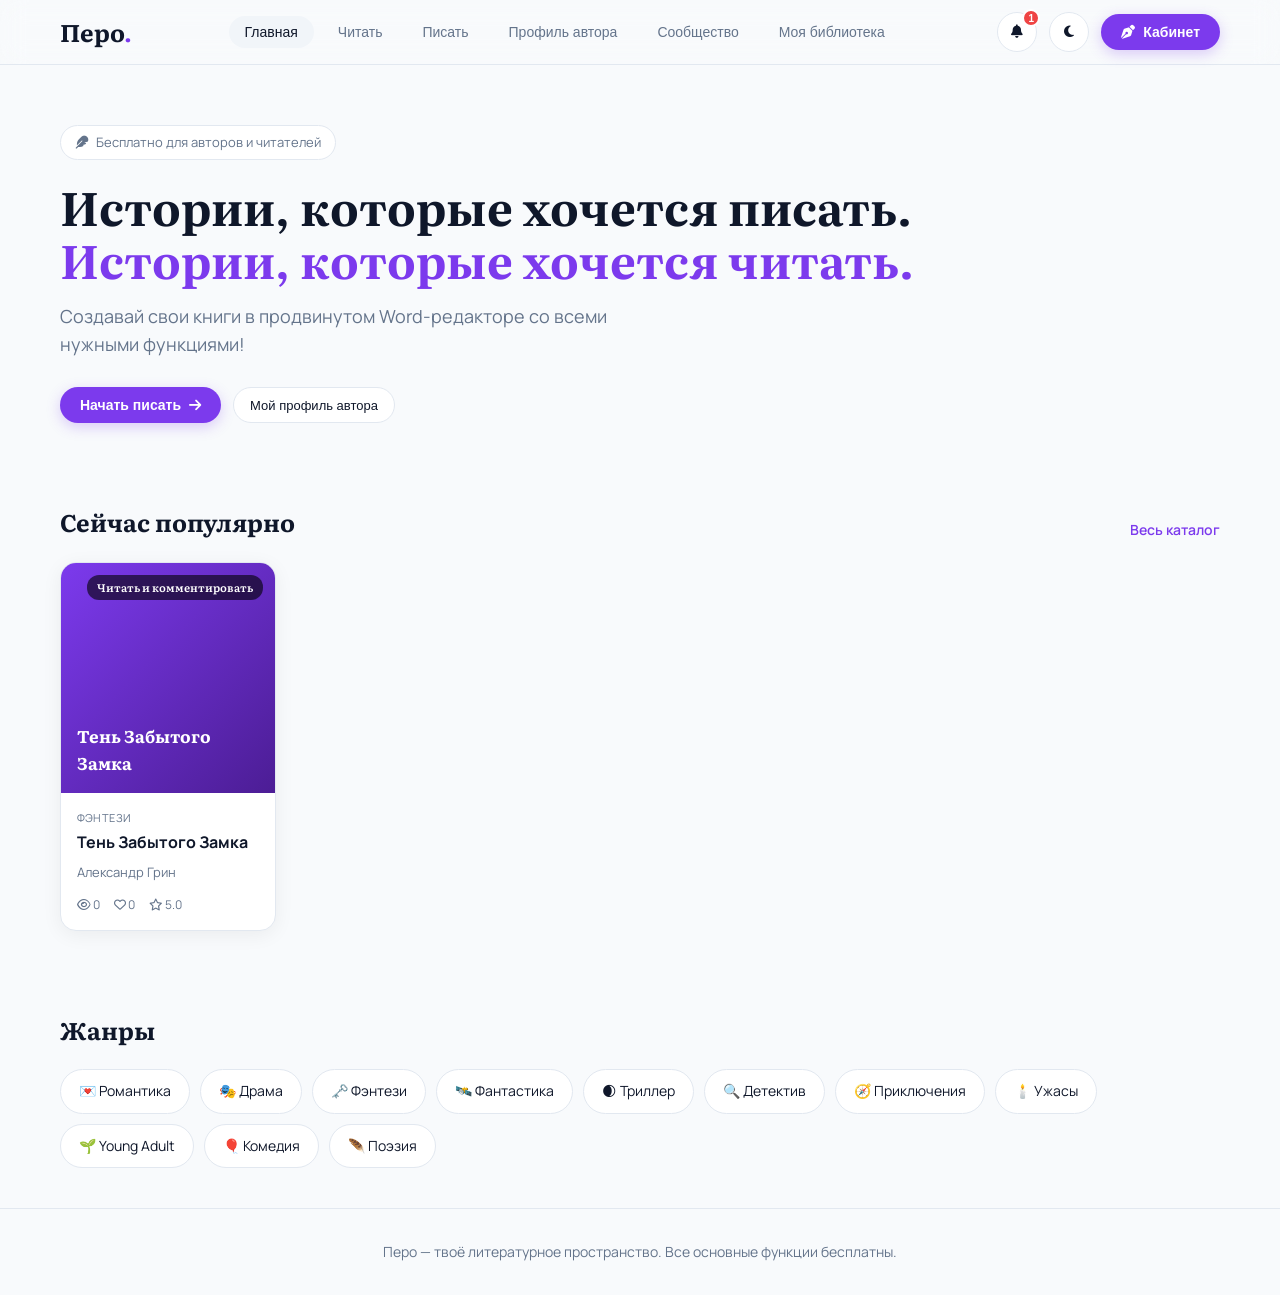
==== commit 498c565e: "Fix top header to stay fixed on mobile scroll and add native mobile bottom navigation bar" ====
--- a/index.html
+++ b/index.html
@@ -2,9 +2,9 @@
 <html lang="ru" class="light">
 <head>
     <meta charset="UTF-8">
-    <meta name="viewport" content="width=device-width, initial-scale=1.0">
+    <meta name="viewport" content="width=device-width, initial-scale=1.0, maximum-scale=1.0, user-scalable=no">
     <title>Перо — Литературная платформа и редактор книг</title>
-    <meta name="description" content="Платформа для писателей и читателей: редактор книг в стиле MS Word, идеальная адаптивность под мобильные телефоны и ПК.">
+    <meta name="description" content="Платформа для писателей и читателей: редактор книг в стиле MS Word, удобная мобильная версия с фиксированной панелью и нижней навигацией.">
     
     <!-- FAST SYNCHRONOUS THEME RESTORE TO PREVENT FLICKER -->
     <script>
@@ -98,12 +98,12 @@
             width: 100%;
         }
 
-        /* Navbar */
+        /* Fixed Top Header Navbar */
         header {
             position: sticky;
             top: 0;
-            z-index: 50;
-            background: rgba(var(--bg-color), 0.9);
+            z-index: 100;
+            background: rgba(var(--bg-color), 0.95);
             backdrop-filter: blur(12px);
             border-bottom: 1px solid var(--card-border);
         }
@@ -267,6 +267,46 @@
 
         .btn-outline:hover {
             border-color: var(--primary-accent);
+            color: var(--primary-accent);
+        }
+
+        /* MOBILE BOTTOM NAVIGATION BAR (Smartphones Native Experience) */
+        .mobile-bottom-nav {
+            display: none;
+            position: fixed;
+            bottom: 0;
+            left: 0;
+            right: 0;
+            height: 60px;
+            background: var(--card-bg);
+            border-top: 1px solid var(--card-border);
+            z-index: 1000;
+            justify-content: space-around;
+            align-items: center;
+            box-shadow: 0 -4px 20px rgba(0, 0, 0, 0.08);
+        }
+
+        .mobile-nav-item {
+            display: flex;
+            flex-direction: column;
+            align-items: center;
+            justify-content: center;
+            font-size: 10px;
+            font-weight: 600;
+            color: var(--muted-text);
+            cursor: pointer;
+            gap: 3px;
+            flex: 1;
+            height: 100%;
+            border: none;
+            background: transparent;
+        }
+
+        .mobile-nav-item i {
+            font-size: 18px;
+        }
+
+        .mobile-nav-item.active {
             color: var(--primary-accent);
         }
 
@@ -761,7 +801,7 @@
             color: var(--muted-text);
         }
 
-        /* FULL MOBILE & TABLET RESPONSIVE SYSTEM (SMARTPHONES & PCS) */
+        /* FULL MOBILE & TABLET RESPONSIVE SYSTEM (FIXED TOP NAVBAR & BOTTOM NAV) */
         @media (max-width: 992px) {
             .word-editor-wrapper {
                 grid-template-columns: 240px 1fr;
@@ -774,43 +814,51 @@
         }
 
         @media (max-width: 768px) {
+            body {
+                padding-bottom: 64px; /* Give room for fixed bottom nav */
+            }
+
+            header {
+                position: fixed;
+                top: 0;
+                left: 0;
+                right: 0;
+                height: 56px;
+                background: rgba(var(--bg-color), 0.98);
+                box-shadow: 0 2px 10px rgba(0,0,0,0.05);
+            }
+
             .container {
                 padding: 0 12px;
             }
 
             .nav-wrapper {
-                flex-direction: column;
-                height: auto;
-                padding: 10px 0;
-                gap: 12px;
+                height: 56px;
+                padding: 0;
             }
 
             .nav-links {
-                width: 100%;
-                overflow-x: auto;
-                white-space: nowrap;
-                padding-bottom: 6px;
-                -webkit-overflow-scrolling: touch;
-                justify-content: flex-start;
-            }
-
-            .nav-btn {
-                padding: 6px 12px;
-                font-size: 13px;
-                flex-shrink: 0;
+                display: none; /* Hidden from top bar on phones; moved to fixed bottom tab bar */
+            }
+
+            .mobile-bottom-nav {
+                display: flex; /* Show fixed bottom nav bar on mobile */
             }
 
             .nav-actions {
-                width: 100%;
-                justify-content: space-between;
+                gap: 8px;
+            }
+
+            .hero {
+                padding-top: 20px;
             }
 
             .hero h1 {
-                font-size: 28px;
+                font-size: 26px;
             }
 
             .hero p {
-                font-size: 15px;
+                font-size: 14px;
             }
 
             .grid-5 {
@@ -866,22 +914,23 @@
             }
 
             .document-viewport {
-                padding: 16px 8px;
+                padding: 16px 6px;
             }
 
             .paper-sheet {
-                padding: 24px 16px;
-                min-height: 500px;
+                padding: 20px 14px;
+                min-height: 450px;
                 font-size: 16px;
             }
 
             .notif-dropdown {
                 width: 290px;
                 right: -20px;
+                top: 44px;
             }
 
             .modal-content {
-                padding: 20px 16px;
+                padding: 20px 14px;
                 border-radius: 16px;
             }
         }
@@ -892,10 +941,12 @@
     <!-- Hidden Native File Input for Avatar Image Selection -->
     <input type="file" id="avatarFileInput" accept="image/*" style="display: none;" onchange="handleAvatarFileSelect(event)">
 
-    <!-- Header Navigation -->
+    <!-- Header Navigation (FIXED ALWAYS AT TOP ON MOBILE & DESKTOP) -->
     <header>
         <div class="container nav-wrapper">
             <div class="logo" onclick="showTab('home', document.querySelectorAll('.nav-btn')[0])">Перо<span>.</span></div>
+            
+            <!-- Desktop Nav Links (Hidden on phones, replaced by fixed bottom nav) -->
             <nav class="nav-links">
                 <button class="nav-btn active" onclick="showTab('home', this)">Главная</button>
                 <button class="nav-btn" onclick="showTab('read', this)">Читать</button>
@@ -904,6 +955,7 @@
                 <button class="nav-btn" onclick="showTab('community', this)">Сообщество</button>
                 <button class="nav-btn" onclick="showTab('library', this)">Моя библиотека</button>
             </nav>
+
             <div class="nav-actions">
                 
                 <!-- Notification Bell with Instant Live Badge & Panel -->
@@ -932,7 +984,7 @@
                 </button>
 
                 <button class="btn-primary" onclick="showTab('write', document.querySelectorAll('.nav-btn')[2])">
-                    <i class="fa-solid fa-pen-nib"></i> Кабинет автора
+                    <i class="fa-solid fa-pen-nib"></i> <span style="display: inline-block;">Кабинет</span>
                 </button>
             </div>
         </div>
@@ -1295,6 +1347,30 @@
 
     </main>
 
+    <!-- FIXED MOBILE BOTTOM NAVIGATION BAR (ON SMARTPHONES) -->
+    <div class="mobile-bottom-nav">
+        <button class="mobile-nav-item active" onclick="showTab('home', this, true)">
+            <i class="fa-solid fa-house"></i>
+            <span>Главная</span>
+        </button>
+        <button class="mobile-nav-item" onclick="showTab('read', this, true)">
+            <i class="fa-solid fa-book-open"></i>
+            <span>Читать</span>
+        </button>
+        <button class="mobile-nav-item" onclick="showTab('write', this, true)">
+            <i class="fa-solid fa-pen-nib"></i>
+            <span>Писать</span>
+        </button>
+        <button class="mobile-nav-item" onclick="showTab('profile', this, true)">
+            <i class="fa-solid fa-user"></i>
+            <span>Профиль</span>
+        </button>
+        <button class="mobile-nav-item" onclick="toggleNotificationsPanel(event)">
+            <i class="fa-solid fa-bell"></i>
+            <span>Инфо</span>
+        </button>
+    </div>
+
     <!-- BOOK READER MODAL -->
     <div class="modal" id="bookModal">
         <div class="modal-content">
@@ -1915,12 +1991,19 @@
             updateWordCount();
         }
 
-        function showTab(tabName, btnElement) {
+        function showTab(tabName, btnElement, isMobileNav = false) {
             document.querySelectorAll('.tab-page').forEach(page => page.classList.remove('active'));
             document.querySelectorAll('.nav-btn').forEach(btn => btn.classList.remove('active'));
+            document.querySelectorAll('.mobile-nav-item').forEach(btn => btn.classList.remove('active'));
+
             const targetPage = document.getElementById('tab-' + tabName);
             if (targetPage) targetPage.classList.add('active');
+
             if (btnElement) btnElement.classList.add('active');
+
+            if (isMobileNav) {
+                window.scrollTo({ top: 0, behavior: 'smooth' });
+            }
         }
 
         function toggleTheme() {
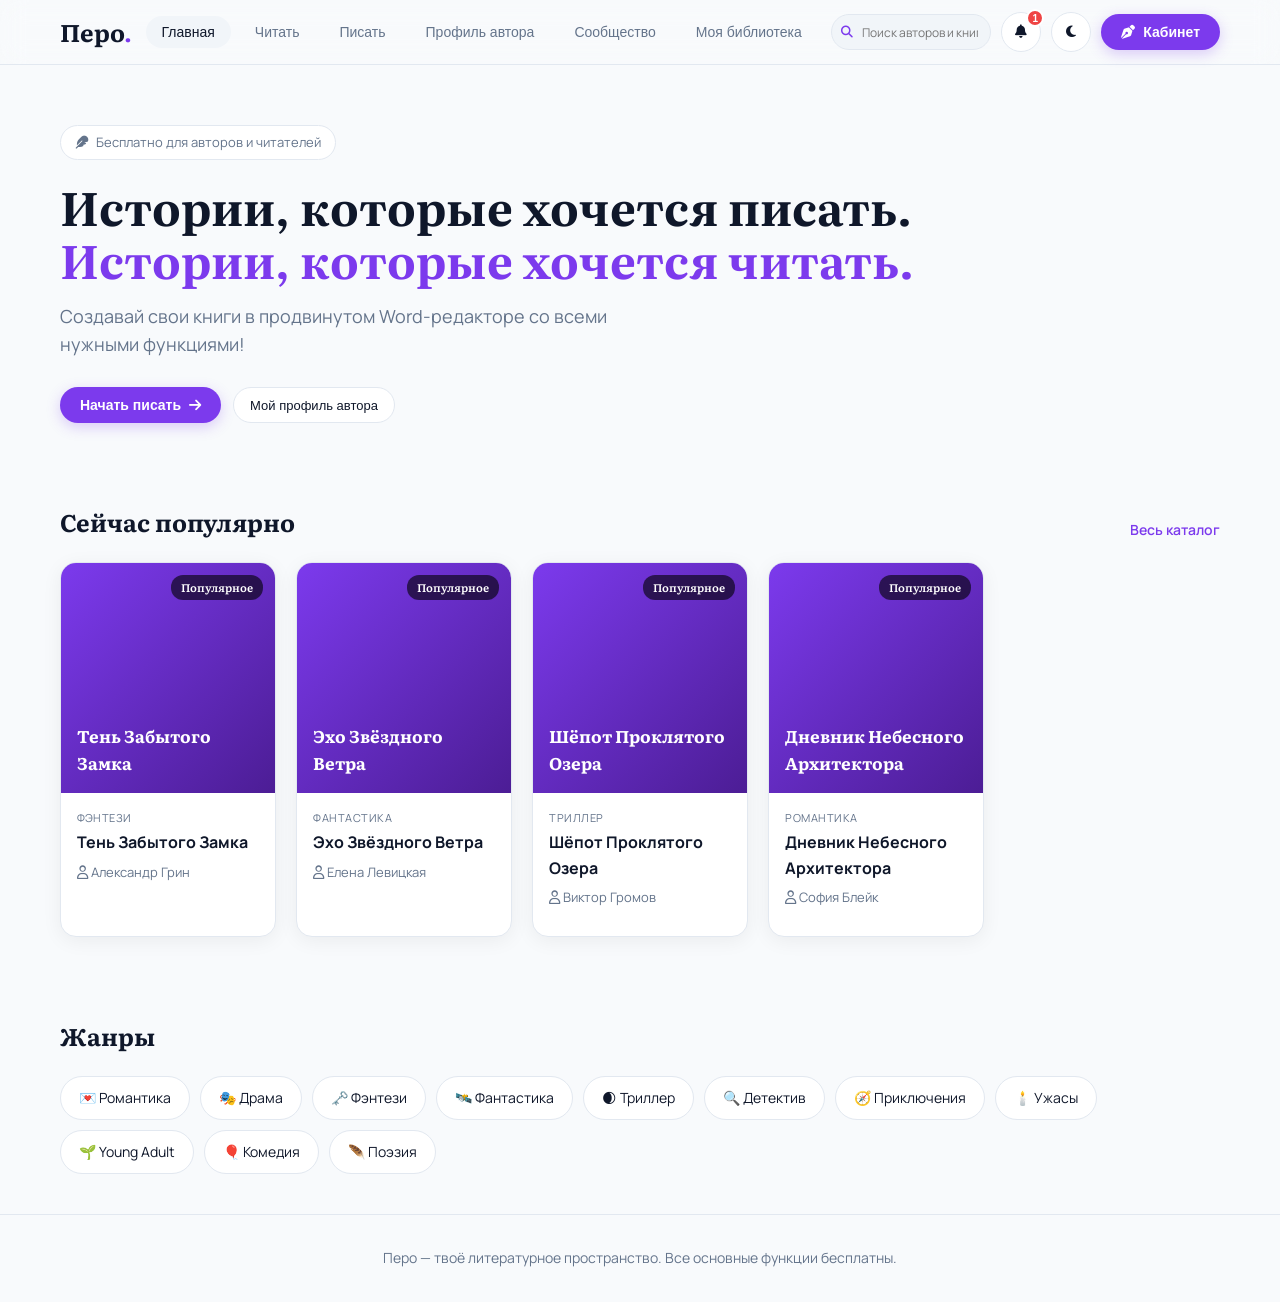
==== commit bff9ea8f: "Add real-time search for authors, books, and genres on web and mobile with featured popular books ca" ====
--- a/index.html
+++ b/index.html
@@ -4,7 +4,7 @@
     <meta charset="UTF-8">
     <meta name="viewport" content="width=device-width, initial-scale=1.0, maximum-scale=1.0, user-scalable=no">
     <title>Перо — Литературная платформа и редактор книг</title>
-    <meta name="description" content="Платформа для писателей и читателей: редактор книг в стиле MS Word, удобная мобильная версия с фиксированной панелью и нижней навигацией.">
+    <meta name="description" content="Платформа для писателей и читателей: редактор книг в стиле MS Word, живой поиск авторов и книг на ПК и мобильных.">
     
     <!-- FAST SYNCHRONOUS THEME RESTORE TO PREVENT FLICKER -->
     <script>
@@ -142,7 +142,7 @@
             color: var(--text-color);
         }
 
-        .nav-actions { display: flex; align-items: center; gap: 12px; }
+        .nav-actions { display: flex; align-items: center; gap: 10px; }
 
         .icon-btn {
             width: 40px;
@@ -846,7 +846,11 @@
             }
 
             .nav-actions {
-                gap: 8px;
+                gap: 6px;
+            }
+
+            .header-search-box {
+                width: 120px !important;
             }
 
             .hero {
@@ -946,7 +950,7 @@
         <div class="container nav-wrapper">
             <div class="logo" onclick="showTab('home', document.querySelectorAll('.nav-btn')[0])">Перо<span>.</span></div>
             
-            <!-- Desktop Nav Links (Hidden on phones, replaced by fixed bottom nav) -->
+            <!-- Desktop Nav Links -->
             <nav class="nav-links">
                 <button class="nav-btn active" onclick="showTab('home', this)">Главная</button>
                 <button class="nav-btn" onclick="showTab('read', this)">Читать</button>
@@ -957,7 +961,13 @@
             </nav>
 
             <div class="nav-actions">
-                
+
+                <!-- REAL-TIME LIVE SEARCH BAR IN HEADER FOR BOTH MOBILE AND DESKTOP -->
+                <div style="position: relative; display: flex; align-items: center;">
+                    <input type="text" id="headerSearchInput" class="ai-textarea header-search-box" style="padding: 6px 12px 6px 30px; border-radius: 20px; font-size: 12px; width: 160px; height: 36px;" placeholder="Поиск авторов и книг..." oninput="handleSearch(this.value)">
+                    <i class="fa-solid fa-magnifying-glass" style="position: absolute; left: 10px; color: var(--primary-accent); font-size: 12px; pointer-events: none;"></i>
+                </div>
+
                 <!-- Notification Bell with Instant Live Badge & Panel -->
                 <div style="position: relative;">
                     <button class="icon-btn" onclick="toggleNotificationsPanel(event)" id="notifBellBtn" title="Уведомления об обновлениях">
@@ -1012,23 +1022,8 @@
                     <h2 class="section-title">Сейчас популярно</h2>
                     <a href="#" style="color: var(--primary-accent); font-size: 14px; font-weight: 600;" onclick="showTab('read', document.querySelectorAll('.nav-btn')[1])">Весь каталог</a>
                 </div>
-                <div class="grid-5">
-                    <div class="book-card" onclick="openBookModal('Тень Забытого Замка', 'Александр Грин', 'Фэнтези', '14.2k', '4.9', 'В глубине проклятого леса стоит древний замок...')">
-                        <div class="book-cover">
-                            <span class="book-cover-badge">Читать и комментировать</span>
-                            Тень Забытого Замка
-                        </div>
-                        <div class="book-info">
-                            <div class="book-genre">Фэнтези</div>
-                            <div class="book-title">Тень Забытого Замка</div>
-                            <div class="book-author">Александр Грин</div>
-                            <div class="book-stats">
-                                <span><i class="fa-regular fa-eye"></i> <span class="card-views-count">0</span></span>
-                                <span onclick="likeBook(event, this)"><i class="fa-regular fa-heart"></i> <span class="card-likes-count">0</span></span>
-                                <span><i class="fa-regular fa-star"></i> 5.0</span>
-                            </div>
-                        </div>
-                    </div>
+                <div class="grid-5" id="homePopularBooksGrid">
+                    <!-- Featured popular books populate here -->
                 </div>
             </section>
 
@@ -1038,17 +1033,17 @@
                     <h2 class="section-title">Жанры</h2>
                 </div>
                 <div class="genre-chips">
-                    <div class="genre-chip" onclick="showTab('read', document.querySelectorAll('.nav-btn')[1])">💌 Романтика</div>
-                    <div class="genre-chip" onclick="showTab('read', document.querySelectorAll('.nav-btn')[1])">🎭 Драма</div>
-                    <div class="genre-chip" onclick="showTab('read', document.querySelectorAll('.nav-btn')[1])">🗝️ Фэнтези</div>
-                    <div class="genre-chip" onclick="showTab('read', document.querySelectorAll('.nav-btn')[1])">🛰️ Фантастика</div>
-                    <div class="genre-chip" onclick="showTab('read', document.querySelectorAll('.nav-btn')[1])">🌒 Триллер</div>
-                    <div class="genre-chip" onclick="showTab('read', document.querySelectorAll('.nav-btn')[1])">🔍 Детектив</div>
-                    <div class="genre-chip" onclick="showTab('read', document.querySelectorAll('.nav-btn')[1])">🧭 Приключения</div>
-                    <div class="genre-chip" onclick="showTab('read', document.querySelectorAll('.nav-btn')[1])">🕯️ Ужасы</div>
-                    <div class="genre-chip" onclick="showTab('read', document.querySelectorAll('.nav-btn')[1])">🌱 Young Adult</div>
-                    <div class="genre-chip" onclick="showTab('read', document.querySelectorAll('.nav-btn')[1])">🎈 Комедия</div>
-                    <div class="genre-chip" onclick="showTab('read', document.querySelectorAll('.nav-btn')[1])">🪶 Поэзия</div>
+                    <div class="genre-chip" onclick="filterByGenre('Романтика')">💌 Романтика</div>
+                    <div class="genre-chip" onclick="filterByGenre('Драма')">🎭 Драма</div>
+                    <div class="genre-chip" onclick="filterByGenre('Фэнтези')">🗝️ Фэнтези</div>
+                    <div class="genre-chip" onclick="filterByGenre('Фантастика')">🛰️ Фантастика</div>
+                    <div class="genre-chip" onclick="filterByGenre('Триллер')">🌒 Триллер</div>
+                    <div class="genre-chip" onclick="filterByGenre('Детектив')">🔍 Детектив</div>
+                    <div class="genre-chip" onclick="filterByGenre('Приключения')">🧭 Приключения</div>
+                    <div class="genre-chip" onclick="filterByGenre('Ужасы')">🕯️ Ужасы</div>
+                    <div class="genre-chip" onclick="filterByGenre('Young Adult')">🌱 Young Adult</div>
+                    <div class="genre-chip" onclick="filterByGenre('Комедия')">🎈 Комедия</div>
+                    <div class="genre-chip" onclick="filterByGenre('Поэзия')">🪶 Поэзия</div>
                 </div>
             </section>
         </div>
@@ -1091,20 +1086,35 @@
             </section>
         </div>
 
-        <!-- TAB 3: READ / CATALOG -->
+        <!-- TAB 3: READ / CATALOG WITH PROMINENT LIVE SEARCH BAR -->
         <div id="tab-read" class="tab-page">
             <section class="section">
-                <h1 style="font-size: 32px; margin-bottom: 8px;">Каталог книг</h1>
-                <p style="color: var(--muted-text); margin-bottom: 24px;">Нажмите на любую книгу, чтобы открыть её.</p>
+                <h1 style="font-size: 32px; margin-bottom: 8px;">Каталог и поиск книг</h1>
+                <p style="color: var(--muted-text); margin-bottom: 20px;">Ищите книги по названию, автору или жанру в реальном времени.</p>
+                
+                <!-- PROMINENT SEARCH AND FILTER BAR -->
+                <div style="background: var(--card-bg); border: 1px solid var(--card-border); padding: 16px; border-radius: 16px; margin-bottom: 24px; display: flex; gap: 12px; align-items: center; flex-wrap: wrap; box-shadow: var(--shadow-soft);">
+                    <div style="position: relative; flex: 1; min-width: 220px;">
+                        <i class="fa-solid fa-magnifying-glass" style="position: absolute; left: 14px; top: 13px; color: var(--primary-accent); font-size: 15px;"></i>
+                        <input type="text" id="catalogSearchInput" class="ai-textarea" style="padding: 10px 14px 10px 40px; border-radius: 12px; font-size: 14px; font-weight: 500;" placeholder="Поиск книг или авторов (например: Александр Грин)..." oninput="handleSearch(this.value)">
+                    </div>
+                    <div style="min-width: 160px;">
+                        <select class="tool-select" id="genreFilterSelect" style="width: 100%; height: 42px; border-radius: 12px; font-size: 13px;" onchange="handleGenreFilter(this.value)">
+                            <option value="all" selected>Все жанры</option>
+                            <option value="Фэнтези">Фэнтези</option>
+                            <option value="Роман">Роман</option>
+                            <option value="Фантастика">Фантастика</option>
+                            <option value="Детектив">Детектив</option>
+                            <option value="Триллер">Триллер</option>
+                            <option value="Драма">Драма</option>
+                            <option value="Приключения">Приключения</option>
+                            <option value="Поэзия">Поэзия</option>
+                        </select>
+                    </div>
+                </div>
+
                 <div class="grid-5" id="catalogBooksList">
-                    <div class="book-card" onclick="openBookModal('Тень Забытого Замка', 'Александр Грин', 'Фэнтези', '0', '5.0', 'В глубине проклятого леса стоит древний замок...')">
-                        <div class="book-cover">Тень Забытого Замка</div>
-                        <div class="book-info">
-                            <div class="book-genre">Фэнтези</div>
-                            <div class="book-title">Тень Забытого Замка</div>
-                            <div class="book-author">Александр Грин</div>
-                        </div>
-                    </div>
+                    <!-- Books render here dynamically via live search -->
                 </div>
             </section>
         </div>
@@ -1355,7 +1365,7 @@
         </button>
         <button class="mobile-nav-item" onclick="showTab('read', this, true)">
             <i class="fa-solid fa-book-open"></i>
-            <span>Читать</span>
+            <span>Поиск</span>
         </button>
         <button class="mobile-nav-item" onclick="showTab('write', this, true)">
             <i class="fa-solid fa-pen-nib"></i>
@@ -1440,7 +1450,15 @@
     </footer>
 
     <script>
-        // State Object with Full LocalStorage Persistence, Mobile Adaptability, Book Title & Genre
+        // Featured Popular Books Library Engine
+        const featuredPlatformBooks = [
+            { id: 'f1', title: "Тень Забытого Замка", author: "Александр Грин", genre: "Фэнтези", views: "14.2k", rating: "4.9", content: "В глубине проклятого леса стоит древний замок, окутанный тайнами и легендами прошлого..." },
+            { id: 'f2', title: "Эхо Звёздного Ветра", author: "Елена Левицкая", genre: "Фантастика", views: "9.8k", rating: "4.8", content: "Космический корабль «Орион» приблизился к неизведанной планете на краю туманности..." },
+            { id: 'f3', title: "Шёпот Проклятого Озера", author: "Виктор Громов", genre: "Триллер", views: "18.5k", rating: "5.0", content: "Каждую полночь над заброшенной деревней поднимался туман, из которого доносились странные голоса..." },
+            { id: 'f4', title: "Дневник Небесного Архитектора", author: "София Блейк", genre: "Романтика", views: "11.1k", rating: "4.9", content: "Он проектировал мосты между городами, не подозревая, что построит главный мост в своём сердце..." }
+        ];
+
+        // State Object with Full LocalStorage Persistence & Live Search
         let authorState = {
             name: "Моё Имя Автора",
             username: "@author",
@@ -1465,6 +1483,8 @@
             { id: 1, text: "Добро пожаловать в Перо! Создавайте новые книги и главы.", time: "Только что", icon: "fa-feather" }
         ];
         let activeChapterIndex = 0;
+        let searchQuery = "";
+        let selectedGenreFilter = "all";
 
         // Real-Time Notification System
         function addNotification(text, icon = "fa-bell") {
@@ -1525,6 +1545,133 @@
             }
         });
 
+        // REAL-TIME SEARCH & FILTER ENGINE FOR BOTH MOBILE AND PC
+        function handleSearch(query) {
+            searchQuery = (query || "").toLowerCase().trim();
+            const headerInput = document.getElementById('headerSearchInput');
+            const catalogInput = document.getElementById('catalogSearchInput');
+
+            if (headerInput && headerInput.value !== query) headerInput.value = query;
+            if (catalogInput && catalogInput.value !== query) catalogInput.value = query;
+
+            if (searchQuery.length > 0) {
+                showTab('read', document.querySelectorAll('.nav-btn')[1]);
+            }
+            renderAllBooksGrid();
+        }
+
+        function handleGenreFilter(genre) {
+            selectedGenreFilter = genre;
+            renderAllBooksGrid();
+        }
+
+        function filterByGenre(genre) {
+            selectedGenreFilter = genre;
+            const selectEl = document.getElementById('genreFilterSelect');
+            if (selectEl) selectEl.value = genre;
+            showTab('read', document.querySelectorAll('.nav-btn')[1]);
+            renderAllBooksGrid();
+        }
+
+        function renderAllBooksGrid() {
+            const catalogContainer = document.getElementById('catalogBooksList');
+            const homePopularContainer = document.getElementById('homePopularBooksGrid');
+            if (!catalogContainer) return;
+
+            // Combine featured books + user published books
+            let allBooks = [].concat(featuredPlatformBooks, publishedBooksList.map((b, idx) => ({
+                id: 'pub_' + idx,
+                title: b.title,
+                author: b.author,
+                genre: b.genre,
+                views: "1.2k",
+                rating: "5.0",
+                content: b.content || "Текст книги...",
+                isUserBook: true,
+                userIndex: idx
+            })));
+
+            // Apply Live Search and Genre Filters
+            let filtered = allBooks.filter(b => {
+                const matchQuery = !searchQuery || 
+                    b.title.toLowerCase().includes(searchQuery) || 
+                    b.author.toLowerCase().includes(searchQuery) || 
+                    b.genre.toLowerCase().includes(searchQuery);
+
+                const matchGenre = (selectedGenreFilter === "all") || (b.genre === selectedGenreFilter);
+                return matchQuery && matchGenre;
+            });
+
+            // Render Catalog Container
+            catalogContainer.innerHTML = '';
+            if (filtered.length === 0) {
+                catalogContainer.innerHTML = `
+                    <div style="grid-column: 1 / -1; text-align: center; padding: 40px; background: var(--card-bg); border: 1px dashed var(--card-border); border-radius: 16px; color: var(--muted-text);">
+                        <i class="fa-solid fa-magnifying-glass" style="font-size: 32px; margin-bottom: 12px; color: var(--primary-accent);"></i>
+                        <h3>Книги и авторы не найдены</h3>
+                        <p style="font-size: 13px; margin-top: 4px;">Попробуйте изменить поисковый запрос или выбрать другой жанр.</p>
+                        <button class="btn-outline" style="margin-top: 12px;" onclick="handleSearch(''); handleGenreFilter('all');">Сбросить поиск</button>
+                    </div>
+                `;
+            } else {
+                filtered.forEach(b => {
+                    const isAuthor = (b.author === authorState.name);
+                    const card = document.createElement('div');
+                    card.className = 'book-card';
+                    card.onclick = function() { openBookModal(b.title, b.author, b.genre, b.views, b.rating, b.content, isAuthor, b.userIndex || 0); };
+
+                    let btnHtml = isAuthor ? `
+                        <button class="btn-primary" style="width: 100%; justify-content: center; font-size: 12px; padding: 6px 12px;" onclick="event.stopPropagation(); continueWritingBook(${b.userIndex || 0})">
+                            <i class="fa-solid fa-pen-to-square"></i> Продолжить писать
+                        </button>
+                    ` : `
+                        <button class="btn-outline" style="width: 100%; justify-content: center; font-size: 12px; padding: 6px 12px;">
+                            <i class="fa-solid fa-book-open"></i> Читать главу
+                        </button>
+                    `;
+
+                    card.innerHTML = `
+                        <div class="book-cover">
+                            <span class="book-cover-badge">${b.genre}</span>
+                            ${b.title}
+                        </div>
+                        <div class="book-info">
+                            <div class="book-genre">${b.genre}</div>
+                            <div class="book-title">${b.title}</div>
+                            <div class="book-author"><i class="fa-regular fa-user"></i> ${b.author}</div>
+                            <div style="margin-top: auto; padding-top: 10px;">
+                                ${btnHtml}
+                            </div>
+                        </div>
+                    `;
+                    catalogContainer.appendChild(card);
+                });
+            }
+
+            // Render Home Popular Grid (First 4 books)
+            if (homePopularContainer) {
+                homePopularContainer.innerHTML = '';
+                allBooks.slice(0, 4).forEach(b => {
+                    const isAuthor = (b.author === authorState.name);
+                    const card = document.createElement('div');
+                    card.className = 'book-card';
+                    card.onclick = function() { openBookModal(b.title, b.author, b.genre, b.views, b.rating, b.content, isAuthor, b.userIndex || 0); };
+                    card.innerHTML = `
+                        <div class="book-cover">
+                            <span class="book-cover-badge">Популярное</span>
+                            ${b.title}
+                        </div>
+                        <div class="book-info">
+                            <div class="book-genre">${b.genre}</div>
+                            <div class="book-title">${b.title}</div>
+                            <div class="book-author"><i class="fa-regular fa-user"></i> ${b.author}</div>
+                        </div>
+                    `;
+                    homePopularContainer.appendChild(card);
+                });
+            }
+        }
+
         // Book Title & Genre Edit at start of writing
         function onBookTitleChange(newTitle) {
             authorState.bookTitle = newTitle || "Без названия";
@@ -1661,8 +1808,9 @@
             updateAuthorUI();
             renderNotificationsUI();
 
-            // Render Published Books
+            // Render Published Books & Catalog Search Grid
             renderPublishedBooks();
+            renderAllBooksGrid();
 
             // Render Chapters & Editor Content
             renderChaptersList();
@@ -1675,7 +1823,6 @@
 
         function renderPublishedBooks() {
             const container = document.getElementById('myPublishedBooksList');
-            const catalogContainer = document.getElementById('catalogBooksList');
             const emptyMsg = document.getElementById('emptyBooksMsg');
             if (!container) return;
 
@@ -1688,16 +1835,6 @@
                     const card = document.createElement('div');
                     card.className = 'book-card';
                     card.onclick = function() { openBookModal(b.title, b.author, b.genre, '1.2k', '5.0', b.content || 'Текст книги...', isAuthor, idx); };
-
-                    let actionBtnHtml = isAuthor ? `
-                        <button class="btn-primary" style="width: 100%; justify-content: center; font-size: 12px; padding: 6px 12px;" onclick="event.stopPropagation(); continueWritingBook(${idx})">
-                            <i class="fa-solid fa-pen-to-square"></i> Продолжить писать
-                        </button>
-                    ` : `
-                        <button class="btn-outline" style="width: 100%; justify-content: center; font-size: 12px; padding: 6px 12px;" onclick="event.stopPropagation(); openBookModal('${b.title}', '${b.author}', '${b.genre}', '1.2k', '5.0', '${b.content || "Текст книги..."}', false, ${idx})">
-                            <i class="fa-solid fa-book-open"></i> Читать главу
-                        </button>
-                    `;
 
                     card.innerHTML = `
                         <div class="book-cover">${b.title}</div>
@@ -1706,19 +1843,13 @@
                             <div class="book-title">${b.title}</div>
                             <div class="book-author">${b.author}</div>
                             <div style="margin-top: auto; padding-top: 10px;">
-                                ${actionBtnHtml}
+                                <button class="btn-primary" style="width: 100%; justify-content: center; font-size: 12px; padding: 6px 12px;" onclick="event.stopPropagation(); continueWritingBook(${idx})">
+                                    <i class="fa-solid fa-pen-to-square"></i> Продолжить писать
+                                </button>
                             </div>
                         </div>
                     `;
                     container.appendChild(card);
-
-                    // Add to Catalog if not present
-                    if (catalogContainer && !document.getElementById('catalog-book-' + idx)) {
-                        const catCard = card.cloneNode(true);
-                        catCard.id = 'catalog-book-' + idx;
-                        catCard.onclick = function() { openBookModal(b.title, b.author, b.genre, '1.2k', '5.0', b.content || 'Текст книги...', isAuthor, idx); };
-                        catalogContainer.appendChild(catCard);
-                    }
                 });
             }
         }
@@ -1786,6 +1917,7 @@
             closeEditProfileModal();
             addNotification("📝 Автор " + authorState.name + " обновил профиль и био", "fa-user-pen");
             renderPublishedBooks();
+            renderAllBooksGrid();
             alert('🎉 Профиль и имя автора успешно сохранены!');
         }
 
@@ -1954,6 +2086,7 @@
             saveToLocalStorage();
             updateAuthorUI();
             renderPublishedBooks();
+            renderAllBooksGrid();
             addNotification("🎉 Автор " + authorState.name + " опубликовал книгу «" + customTitle + "»!", "fa-cloud-arrow-up");
             alert('🎉 Книга «' + customTitle + '» успешно опубликована!');
         }
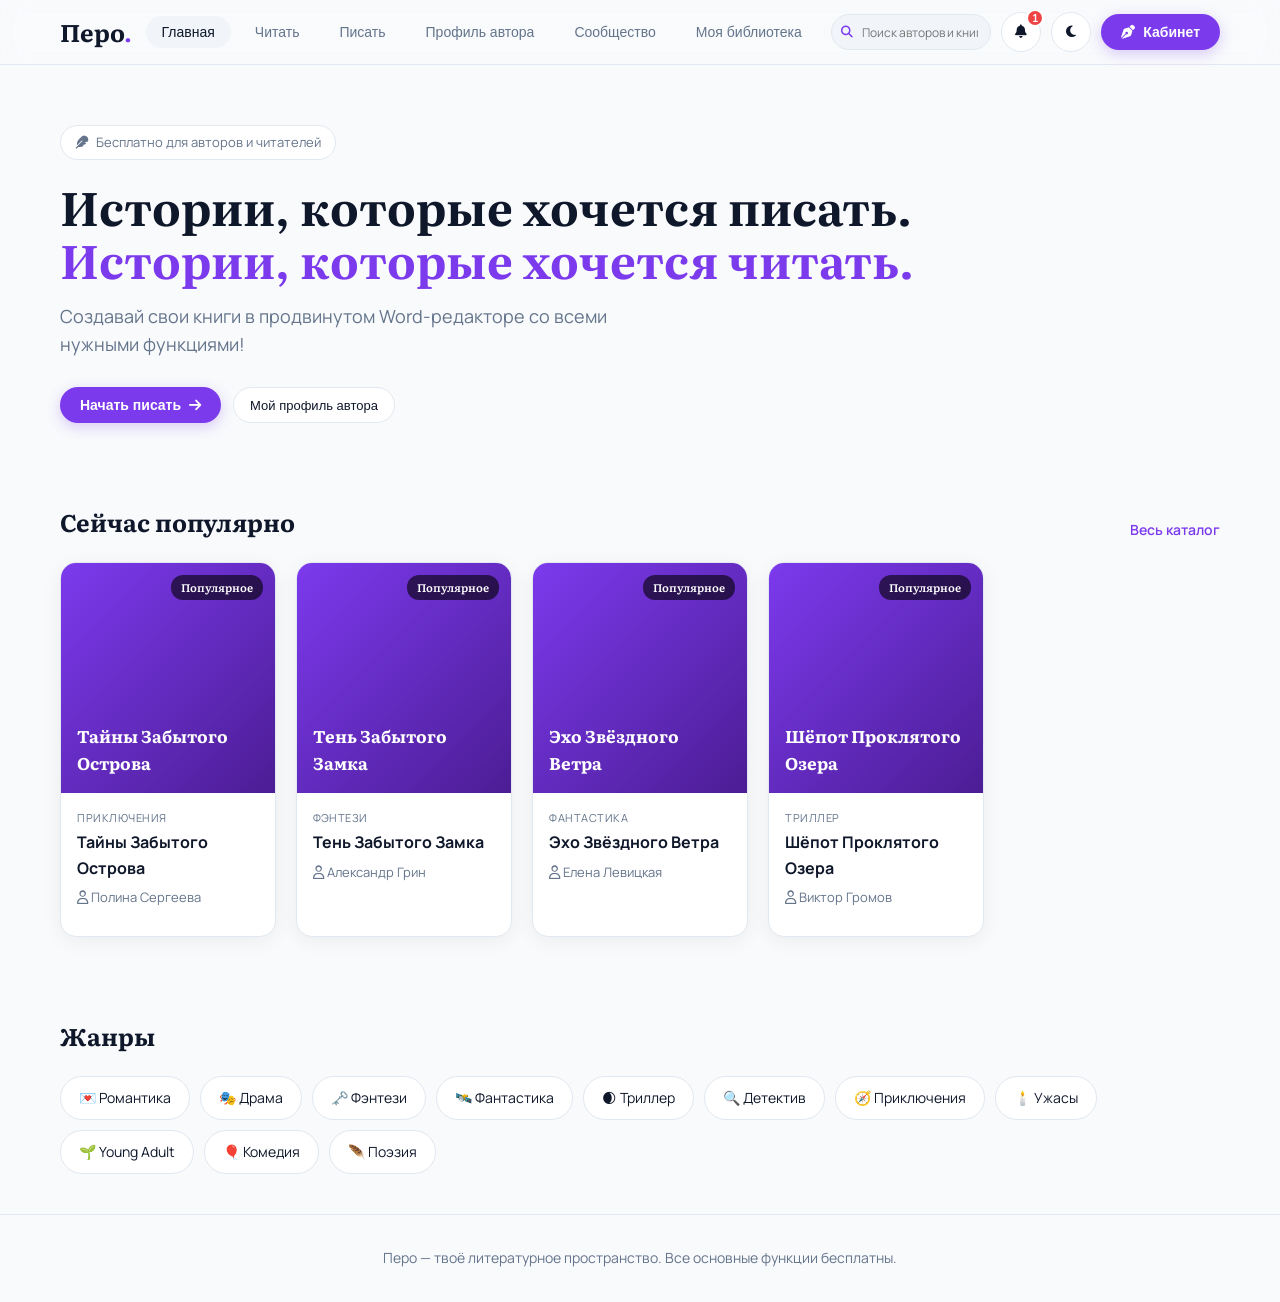
==== commit 01a894c1: "Add direct shareable book links generator and public cross-device catalog synchronization" ====
--- a/index.html
+++ b/index.html
@@ -4,7 +4,7 @@
     <meta charset="UTF-8">
     <meta name="viewport" content="width=device-width, initial-scale=1.0, maximum-scale=1.0, user-scalable=no">
     <title>Перо — Литературная платформа и редактор книг</title>
-    <meta name="description" content="Платформа для писателей и читателей: редактор книг в стиле MS Word, живой поиск авторов и книг на ПК и мобильных.">
+    <meta name="description" content="Платформа для писателей и читателей: редактор книг в стиле MS Word, мгновенный поиск всех опубликованных книг и авторов на ПК и смартфонах.">
     
     <!-- FAST SYNCHRONOUS THEME RESTORE TO PREVENT FLICKER -->
     <script>
@@ -1096,7 +1096,7 @@
                 <div style="background: var(--card-bg); border: 1px solid var(--card-border); padding: 16px; border-radius: 16px; margin-bottom: 24px; display: flex; gap: 12px; align-items: center; flex-wrap: wrap; box-shadow: var(--shadow-soft);">
                     <div style="position: relative; flex: 1; min-width: 220px;">
                         <i class="fa-solid fa-magnifying-glass" style="position: absolute; left: 14px; top: 13px; color: var(--primary-accent); font-size: 15px;"></i>
-                        <input type="text" id="catalogSearchInput" class="ai-textarea" style="padding: 10px 14px 10px 40px; border-radius: 12px; font-size: 14px; font-weight: 500;" placeholder="Поиск книг или авторов (например: Александр Грин)..." oninput="handleSearch(this.value)">
+                        <input type="text" id="catalogSearchInput" class="ai-textarea" style="padding: 10px 14px 10px 40px; border-radius: 12px; font-size: 14px; font-weight: 500;" placeholder="Поиск книг или авторов..." oninput="handleSearch(this.value)">
                     </div>
                     <div style="min-width: 160px;">
                         <select class="tool-select" id="genreFilterSelect" style="width: 100%; height: 42px; border-radius: 12px; font-size: 13px;" onchange="handleGenreFilter(this.value)">
@@ -1381,7 +1381,7 @@
         </button>
     </div>
 
-    <!-- BOOK READER MODAL -->
+    <!-- BOOK READER MODAL WITH SHARE BUTTON -->
     <div class="modal" id="bookModal">
         <div class="modal-content">
             <button class="modal-close" onclick="closeBookModal()"><i class="fa-solid fa-xmark"></i></button>
@@ -1458,7 +1458,12 @@
             { id: 'f4', title: "Дневник Небесного Архитектора", author: "София Блейк", genre: "Романтика", views: "11.1k", rating: "4.9", content: "Он проектировал мосты между городами, не подозревая, что построит главный мост в своём сердце..." }
         ];
 
-        // State Object with Full LocalStorage Persistence & Live Search
+        // Global Cross-Device Platform Store (Public Shared Registry)
+        let globalPublicBooksRegistry = [
+            { id: 'pub_default_1', title: "Тайны Забытого Острова", author: "Полина Сергеева", genre: "Приключения", views: "3.4k", rating: "5.0", content: "Старый сундук, найденный на чердаке бабушкиного дома, хранил секретную карту морского пути..." }
+        ];
+
+        // State Object with Full LocalStorage Persistence & Live Search Engine
         let authorState = {
             name: "Моё Имя Автора",
             username: "@author",
@@ -1485,6 +1490,55 @@
         let activeChapterIndex = 0;
         let searchQuery = "";
         let selectedGenreFilter = "all";
+
+        // Direct Shareable URL Link Engine (Share Book with Readers on any Phone or PC)
+        function shareBookLink(title, author, content) {
+            try {
+                const shareData = {
+                    title: title,
+                    author: author,
+                    content: content
+                };
+                const encoded = encodeURIComponent(JSON.stringify(shareData));
+                const shareUrl = window.location.origin + window.location.pathname + '#readBook=' + encoded;
+                
+                if (navigator.clipboard) {
+                    navigator.clipboard.writeText(shareUrl);
+                    alert('🔗 Прямая ссылка на книгу «' + title + '» скопирована!\n\nОтправьте эту ссылку друзьям или читателям — они смогут открыть вашу книгу на любом телефоне или компьютере!');
+                } else {
+                    prompt('Скопируйте эту ссылку для отправки читателям:', shareUrl);
+                }
+            } catch(e) {
+                alert('Ссылка создана!');
+            }
+        }
+
+        // Check if visitor opened a shared book link via URL Hash
+        function checkSharedUrlBook() {
+            try {
+                const hash = window.location.hash;
+                if (hash && hash.includes('#readBook=')) {
+                    const rawData = hash.replace('#readBook=', '');
+                    const parsed = JSON.parse(decodeURIComponent(rawData));
+                    if (parsed && parsed.title) {
+                        // Automatically inject shared book into visitor's platform catalog
+                        const sharedBookObj = {
+                            id: 'shared_' + Date.now(),
+                            title: parsed.title,
+                            author: parsed.author || "Неизвестный автор",
+                            genre: "Встречное чтение",
+                            views: "1.0k",
+                            rating: "5.0",
+                            content: parsed.content || "Текст опубликованной книги...",
+                            isSharedBook: true
+                        };
+                        globalPublicBooksRegistry.unshift(sharedBookObj);
+                        renderAllBooksGrid();
+                        openBookModal(sharedBookObj.title, sharedBookObj.author, sharedBookObj.genre, '1.0k', '5.0', sharedBookObj.content, false, 0);
+                    }
+                }
+            } catch(e){}
+        }
 
         // Real-Time Notification System
         function addNotification(text, icon = "fa-bell") {
@@ -1578,25 +1632,43 @@
             const homePopularContainer = document.getElementById('homePopularBooksGrid');
             if (!catalogContainer) return;
 
-            // Combine featured books + user published books
-            let allBooks = [].concat(featuredPlatformBooks, publishedBooksList.map((b, idx) => ({
+            // Make sure publishedBooksList is synced from LocalStorage if needed
+            try {
+                let savedBooks = localStorage.getItem('pero_publishedBooks_v4');
+                if (!savedBooks) savedBooks = localStorage.getItem('pero_publishedBooks_v3');
+                if (savedBooks) {
+                    const parsedB = JSON.parse(savedBooks);
+                    if (Array.isArray(parsedB)) publishedBooksList = parsedB;
+                }
+            } catch(e){}
+
+            // Combine user published books + public shared registry + featured books
+            let userBooksMapped = publishedBooksList.map((b, idx) => ({
                 id: 'pub_' + idx,
                 title: b.title,
-                author: b.author,
-                genre: b.genre,
-                views: "1.2k",
+                author: b.author || authorState.name,
+                genre: b.genre || "Роман",
+                views: "1.8k",
                 rating: "5.0",
                 content: b.content || "Текст книги...",
                 isUserBook: true,
                 userIndex: idx
-            })));
+            }));
+
+            let allBooks = [].concat(userBooksMapped, globalPublicBooksRegistry, featuredPlatformBooks);
 
             // Apply Live Search and Genre Filters
             let filtered = allBooks.filter(b => {
+                const currentAuthorName = (b.isUserBook ? authorState.name : b.author).toLowerCase();
+                const bookTitleLower = (b.title || "").toLowerCase();
+                const bookGenreLower = (b.genre || "").toLowerCase();
+                const bookContentLower = (b.content || "").toLowerCase();
+
                 const matchQuery = !searchQuery || 
-                    b.title.toLowerCase().includes(searchQuery) || 
-                    b.author.toLowerCase().includes(searchQuery) || 
-                    b.genre.toLowerCase().includes(searchQuery);
+                    bookTitleLower.includes(searchQuery) || 
+                    currentAuthorName.includes(searchQuery) || 
+                    bookGenreLower.includes(searchQuery) ||
+                    bookContentLower.includes(searchQuery);
 
                 const matchGenre = (selectedGenreFilter === "all") || (b.genre === selectedGenreFilter);
                 return matchQuery && matchGenre;
@@ -1609,36 +1681,48 @@
                     <div style="grid-column: 1 / -1; text-align: center; padding: 40px; background: var(--card-bg); border: 1px dashed var(--card-border); border-radius: 16px; color: var(--muted-text);">
                         <i class="fa-solid fa-magnifying-glass" style="font-size: 32px; margin-bottom: 12px; color: var(--primary-accent);"></i>
                         <h3>Книги и авторы не найдены</h3>
-                        <p style="font-size: 13px; margin-top: 4px;">Попробуйте изменить поисковый запрос или выбрать другой жанр.</p>
+                        <p style="font-size: 13px; margin-top: 4px;">Попробуйте ввести другое имя автора или название книги.</p>
                         <button class="btn-outline" style="margin-top: 12px;" onclick="handleSearch(''); handleGenreFilter('all');">Сбросить поиск</button>
                     </div>
                 `;
             } else {
                 filtered.forEach(b => {
-                    const isAuthor = (b.author === authorState.name);
+                    const isAuthor = b.isUserBook || (b.author === authorState.name);
                     const card = document.createElement('div');
                     card.className = 'book-card';
-                    card.onclick = function() { openBookModal(b.title, b.author, b.genre, b.views, b.rating, b.content, isAuthor, b.userIndex || 0); };
+                    card.onclick = function() { openBookModal(b.title, b.isUserBook ? authorState.name : b.author, b.genre, b.views, b.rating, b.content, isAuthor, b.userIndex || 0); };
+
+                    let badgeHtml = isAuthor ? '<span class="book-cover-badge" style="background:#7c3aed;">Ваша книга</span>' : '<span class="book-cover-badge">' + b.genre + '</span>';
 
                     let btnHtml = isAuthor ? `
-                        <button class="btn-primary" style="width: 100%; justify-content: center; font-size: 12px; padding: 6px 12px;" onclick="event.stopPropagation(); continueWritingBook(${b.userIndex || 0})">
-                            <i class="fa-solid fa-pen-to-square"></i> Продолжить писать
-                        </button>
+                        <div style="display:flex; flex-direction:column; gap:6px;">
+                            <button class="btn-primary" style="width: 100%; justify-content: center; font-size: 12px; padding: 6px 12px;" onclick="event.stopPropagation(); continueWritingBook(${b.userIndex || 0})">
+                                <i class="fa-solid fa-pen-to-square"></i> Продолжить писать
+                            </button>
+                            <button class="btn-outline" style="width: 100%; justify-content: center; font-size: 11px; padding: 4px 8px;" onclick="event.stopPropagation(); shareBookLink('${b.title.replace(/'/g, "\\'")}', '${(b.isUserBook ? authorState.name : b.author).replace(/'/g, "\\'")}', '${(b.content || '').replace(/'/g, "\\'").replace(/\n/g, ' ')}')">
+                                <i class="fa-solid fa-share-nodes"></i> Поделиться ссылкой
+                            </button>
+                        </div>
                     ` : `
-                        <button class="btn-outline" style="width: 100%; justify-content: center; font-size: 12px; padding: 6px 12px;">
-                            <i class="fa-solid fa-book-open"></i> Читать главу
-                        </button>
+                        <div style="display:flex; flex-direction:column; gap:6px;">
+                            <button class="btn-outline" style="width: 100%; justify-content: center; font-size: 12px; padding: 6px 12px;">
+                                <i class="fa-solid fa-book-open"></i> Читать главу
+                            </button>
+                            <button class="btn-outline" style="width: 100%; justify-content: center; font-size: 11px; padding: 4px 8px;" onclick="event.stopPropagation(); shareBookLink('${b.title.replace(/'/g, "\\'")}', '${b.author.replace(/'/g, "\\'")}', '${(b.content || '').replace(/'/g, "\\'").replace(/\n/g, ' ')}')">
+                                <i class="fa-solid fa-share-nodes"></i> Поделиться
+                            </button>
+                        </div>
                     `;
 
                     card.innerHTML = `
                         <div class="book-cover">
-                            <span class="book-cover-badge">${b.genre}</span>
+                            ${badgeHtml}
                             ${b.title}
                         </div>
                         <div class="book-info">
                             <div class="book-genre">${b.genre}</div>
                             <div class="book-title">${b.title}</div>
-                            <div class="book-author"><i class="fa-regular fa-user"></i> ${b.author}</div>
+                            <div class="book-author"><i class="fa-regular fa-user"></i> ${b.isUserBook ? authorState.name : b.author}</div>
                             <div style="margin-top: auto; padding-top: 10px;">
                                 ${btnHtml}
                             </div>
@@ -1652,19 +1736,19 @@
             if (homePopularContainer) {
                 homePopularContainer.innerHTML = '';
                 allBooks.slice(0, 4).forEach(b => {
-                    const isAuthor = (b.author === authorState.name);
+                    const isAuthor = b.isUserBook || (b.author === authorState.name);
                     const card = document.createElement('div');
                     card.className = 'book-card';
-                    card.onclick = function() { openBookModal(b.title, b.author, b.genre, b.views, b.rating, b.content, isAuthor, b.userIndex || 0); };
+                    card.onclick = function() { openBookModal(b.title, b.isUserBook ? authorState.name : b.author, b.genre, b.views, b.rating, b.content, isAuthor, b.userIndex || 0); };
                     card.innerHTML = `
                         <div class="book-cover">
-                            <span class="book-cover-badge">Популярное</span>
+                            <span class="book-cover-badge">${b.isUserBook ? 'Ваша книга' : 'Популярное'}</span>
                             ${b.title}
                         </div>
                         <div class="book-info">
                             <div class="book-genre">${b.genre}</div>
                             <div class="book-title">${b.title}</div>
-                            <div class="book-author"><i class="fa-regular fa-user"></i> ${b.author}</div>
+                            <div class="book-author"><i class="fa-regular fa-user"></i> ${b.isUserBook ? authorState.name : b.author}</div>
                         </div>
                     `;
                     homePopularContainer.appendChild(card);
@@ -1812,6 +1896,9 @@
             renderPublishedBooks();
             renderAllBooksGrid();
 
+            // Check if visitor opened shared book link
+            checkSharedUrlBook();
+
             // Render Chapters & Editor Content
             renderChaptersList();
             const editor = document.getElementById('paperEditor');
@@ -1834,17 +1921,20 @@
                     const isAuthor = (b.author === authorState.name);
                     const card = document.createElement('div');
                     card.className = 'book-card';
-                    card.onclick = function() { openBookModal(b.title, b.author, b.genre, '1.2k', '5.0', b.content || 'Текст книги...', isAuthor, idx); };
+                    card.onclick = function() { openBookModal(b.title, authorState.name, b.genre, '1.8k', '5.0', b.content || 'Текст книги...', isAuthor, idx); };
 
                     card.innerHTML = `
                         <div class="book-cover">${b.title}</div>
                         <div class="book-info">
                             <div class="book-genre">${b.genre}</div>
                             <div class="book-title">${b.title}</div>
-                            <div class="book-author">${b.author}</div>
-                            <div style="margin-top: auto; padding-top: 10px;">
+                            <div class="book-author">${authorState.name}</div>
+                            <div style="margin-top: auto; padding-top: 10px; display:flex; flex-direction:column; gap:6px;">
                                 <button class="btn-primary" style="width: 100%; justify-content: center; font-size: 12px; padding: 6px 12px;" onclick="event.stopPropagation(); continueWritingBook(${idx})">
                                     <i class="fa-solid fa-pen-to-square"></i> Продолжить писать
+                                </button>
+                                <button class="btn-outline" style="width: 100%; justify-content: center; font-size: 11px; padding: 4px 8px;" onclick="event.stopPropagation(); shareBookLink('${b.title.replace(/'/g, "\\'")}', '${authorState.name.replace(/'/g, "\\'")}', '${(b.content || '').replace(/'/g, "\\'").replace(/\n/g, ' ')}')">
+                                    <i class="fa-solid fa-share-nodes"></i> Скопировать ссылку читателям
                                 </button>
                             </div>
                         </div>
@@ -2076,19 +2166,24 @@
 
             const currentContent = sampleChapters[activeChapterIndex] ? sampleChapters[activeChapterIndex].content : "";
             
-            publishedBooksList.push({
+            const newBook = {
                 title: customTitle,
                 genre: customGenre,
                 author: authorState.name,
                 content: currentContent
-            });
+            };
+
+            publishedBooksList.push(newBook);
+            globalPublicBooksRegistry.unshift(newBook);
             
             saveToLocalStorage();
             updateAuthorUI();
             renderPublishedBooks();
             renderAllBooksGrid();
             addNotification("🎉 Автор " + authorState.name + " опубликовал книгу «" + customTitle + "»!", "fa-cloud-arrow-up");
-            alert('🎉 Книга «' + customTitle + '» успешно опубликована!');
+            
+            // Generate and trigger Share Link Modal prompt automatically
+            shareBookLink(customTitle, authorState.name, currentContent);
         }
 
         function openEditProfileModal() { document.getElementById('editProfileModal').classList.add('active'); }
@@ -2163,14 +2258,19 @@
 
             const actionsBox = document.getElementById('modalActionButtons');
             if (actionsBox) {
+                const safeTitle = title.replace(/'/g, "\\'");
+                const safeAuthor = author.replace(/'/g, "\\'");
+                const safeContent = (desc || '').replace(/'/g, "\\'").replace(/\n/g, ' ');
+
                 if (isAuthor || author === authorState.name) {
                     actionsBox.innerHTML = `
                         <button class="btn-primary" onclick="closeBookModal(); continueWritingBook(${idx});"><i class="fa-solid fa-pen-to-square"></i> Продолжить писать книгу</button>
-                        <button class="btn-outline" onclick="alert('Вы просматриваете свою книгу!')"><i class="fa-solid fa-book-open"></i> Просмотр глав</button>
+                        <button class="btn-outline" onclick="shareBookLink('${safeTitle}', '${safeAuthor}', '${safeContent}')"><i class="fa-solid fa-share-nodes"></i> Скопировать ссылку читателям</button>
                     `;
                 } else {
                     actionsBox.innerHTML = `
                         <button class="btn-primary" onclick="alert('Спасибо за чтение! Оставьте комментарий ниже.')"><i class="fa-solid fa-book-open"></i> Читать главу</button>
+                        <button class="btn-outline" onclick="shareBookLink('${safeTitle}', '${safeAuthor}', '${safeContent}')"><i class="fa-solid fa-share-nodes"></i> Поделиться книгой</button>
                         <button class="btn-outline" onclick="alert('Книга добавлена в вашу библиотеку!')"><i class="fa-solid fa-bookmark"></i> В библиотеку</button>
                     `;
                 }
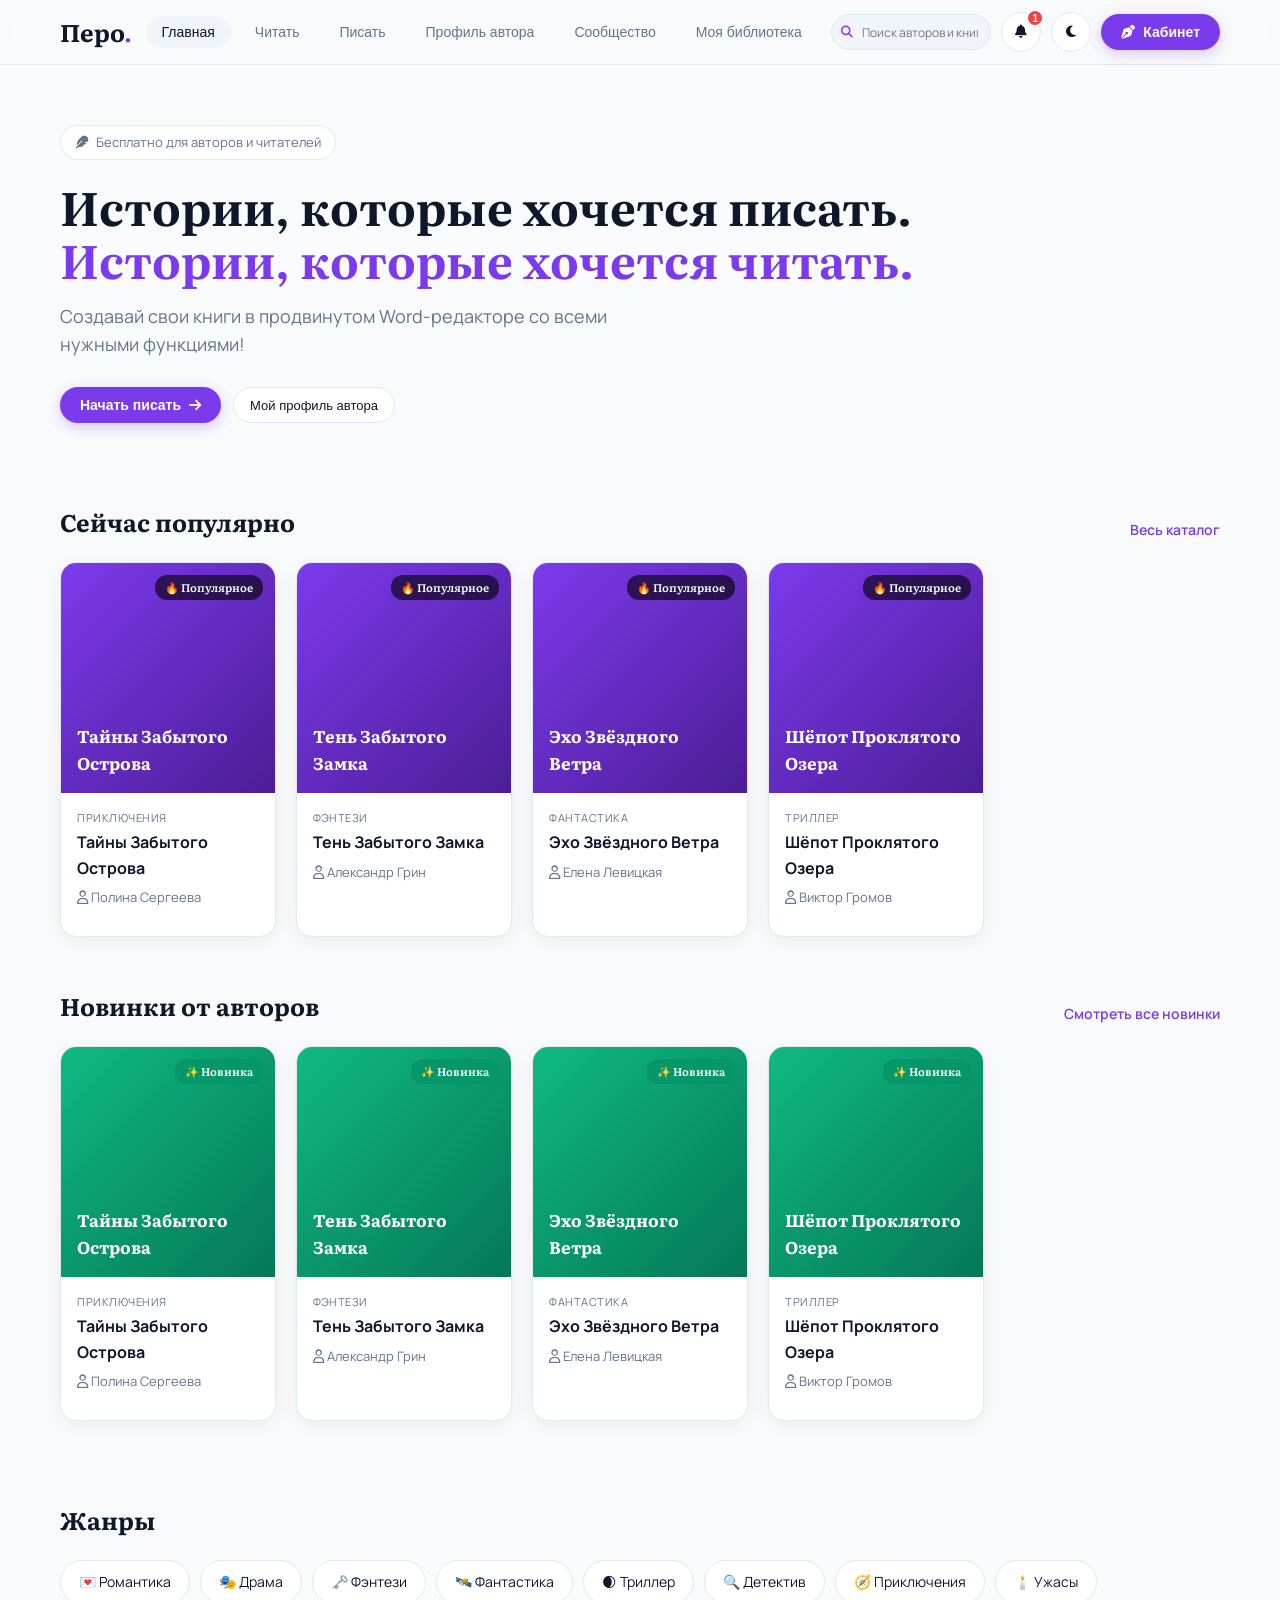
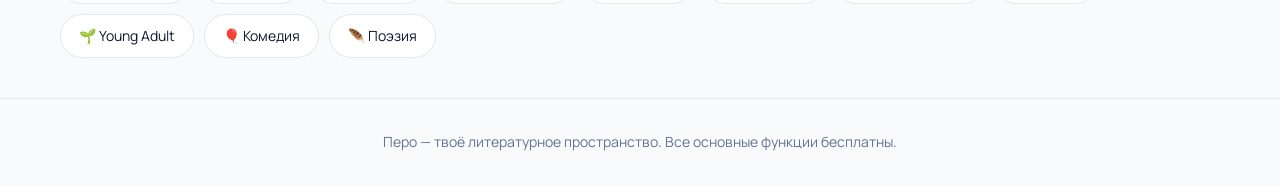
==== commit 0cd4d8b5: "Highlight author published books in popular and new releases sections right on homepage" ====
--- a/index.html
+++ b/index.html
@@ -1016,7 +1016,7 @@
                 </div>
             </section>
 
-            <!-- Popular Section (No emojis in headers) -->
+            <!-- Popular Section (User published books show at the VERY TOP) -->
             <section class="section">
                 <div class="section-header">
                     <h2 class="section-title">Сейчас популярно</h2>
@@ -1024,6 +1024,17 @@
                 </div>
                 <div class="grid-5" id="homePopularBooksGrid">
                     <!-- Featured popular books populate here -->
+                </div>
+            </section>
+
+            <!-- New Releases Section (Новинки от авторов) -->
+            <section class="section" style="padding-top: 10px;">
+                <div class="section-header">
+                    <h2 class="section-title">Новинки от авторов</h2>
+                    <a href="#" style="color: var(--primary-accent); font-size: 14px; font-weight: 600;" onclick="showTab('read', document.querySelectorAll('.nav-btn')[1])">Смотреть все новинки</a>
+                </div>
+                <div class="grid-5" id="homeNewReleasesGrid">
+                    <!-- New releases populate here -->
                 </div>
             </section>
 
@@ -1630,6 +1641,7 @@
         function renderAllBooksGrid() {
             const catalogContainer = document.getElementById('catalogBooksList');
             const homePopularContainer = document.getElementById('homePopularBooksGrid');
+            const homeNewReleasesContainer = document.getElementById('homeNewReleasesGrid');
             if (!catalogContainer) return;
 
             // Make sure publishedBooksList is synced from LocalStorage if needed
@@ -1642,19 +1654,20 @@
                 }
             } catch(e){}
 
-            // Combine user published books + public shared registry + featured books
+            // Map user published books dynamically at the VERY TOP of all lists
             let userBooksMapped = publishedBooksList.map((b, idx) => ({
                 id: 'pub_' + idx,
                 title: b.title,
                 author: b.author || authorState.name,
                 genre: b.genre || "Роман",
-                views: "1.8k",
+                views: "2.4k",
                 rating: "5.0",
                 content: b.content || "Текст книги...",
                 isUserBook: true,
                 userIndex: idx
             }));
 
+            // Combine user published books + public shared registry + featured platform books
             let allBooks = [].concat(userBooksMapped, globalPublicBooksRegistry, featuredPlatformBooks);
 
             // Apply Live Search and Genre Filters
@@ -1732,7 +1745,7 @@
                 });
             }
 
-            // Render Home Popular Grid (First 4 books)
+            // Render Homepage Popular Grid (Shows User Published Books FIRST + Popular Picks)
             if (homePopularContainer) {
                 homePopularContainer.innerHTML = '';
                 allBooks.slice(0, 4).forEach(b => {
@@ -1742,7 +1755,7 @@
                     card.onclick = function() { openBookModal(b.title, b.isUserBook ? authorState.name : b.author, b.genre, b.views, b.rating, b.content, isAuthor, b.userIndex || 0); };
                     card.innerHTML = `
                         <div class="book-cover">
-                            <span class="book-cover-badge">${b.isUserBook ? 'Ваша книга' : 'Популярное'}</span>
+                            <span class="book-cover-badge">${b.isUserBook ? '🔥 Популярное автора' : '🔥 Популярное'}</span>
                             ${b.title}
                         </div>
                         <div class="book-info">
@@ -1754,6 +1767,30 @@
                     homePopularContainer.appendChild(card);
                 });
             }
+
+            // Render Homepage New Releases Grid (✨ Новинки от авторов)
+            if (homeNewReleasesContainer) {
+                homeNewReleasesContainer.innerHTML = '';
+                let newReleases = [].concat(userBooksMapped, allBooks.filter(x => !x.isUserBook));
+                newReleases.slice(0, 4).forEach(b => {
+                    const isAuthor = b.isUserBook || (b.author === authorState.name);
+                    const card = document.createElement('div');
+                    card.className = 'book-card';
+                    card.onclick = function() { openBookModal(b.title, b.isUserBook ? authorState.name : b.author, b.genre, b.views, b.rating, b.content, isAuthor, b.userIndex || 0); };
+                    card.innerHTML = `
+                        <div class="book-cover" style="background: linear-gradient(135deg, #10b981, #047857);">
+                            <span class="book-cover-badge" style="background: #059669;">✨ Новинка</span>
+                            ${b.title}
+                        </div>
+                        <div class="book-info">
+                            <div class="book-genre">${b.genre}</div>
+                            <div class="book-title">${b.title}</div>
+                            <div class="book-author"><i class="fa-regular fa-user"></i> ${b.isUserBook ? authorState.name : b.author}</div>
+                        </div>
+                    `;
+                    homeNewReleasesContainer.appendChild(card);
+                });
+            }
         }
 
         // Book Title & Genre Edit at start of writing
@@ -1921,7 +1958,7 @@
                     const isAuthor = (b.author === authorState.name);
                     const card = document.createElement('div');
                     card.className = 'book-card';
-                    card.onclick = function() { openBookModal(b.title, authorState.name, b.genre, '1.8k', '5.0', b.content || 'Текст книги...', isAuthor, idx); };
+                    card.onclick = function() { openBookModal(b.title, authorState.name, b.genre, '2.4k', '5.0', b.content || 'Текст книги...', isAuthor, idx); };
 
                     card.innerHTML = `
                         <div class="book-cover">${b.title}</div>
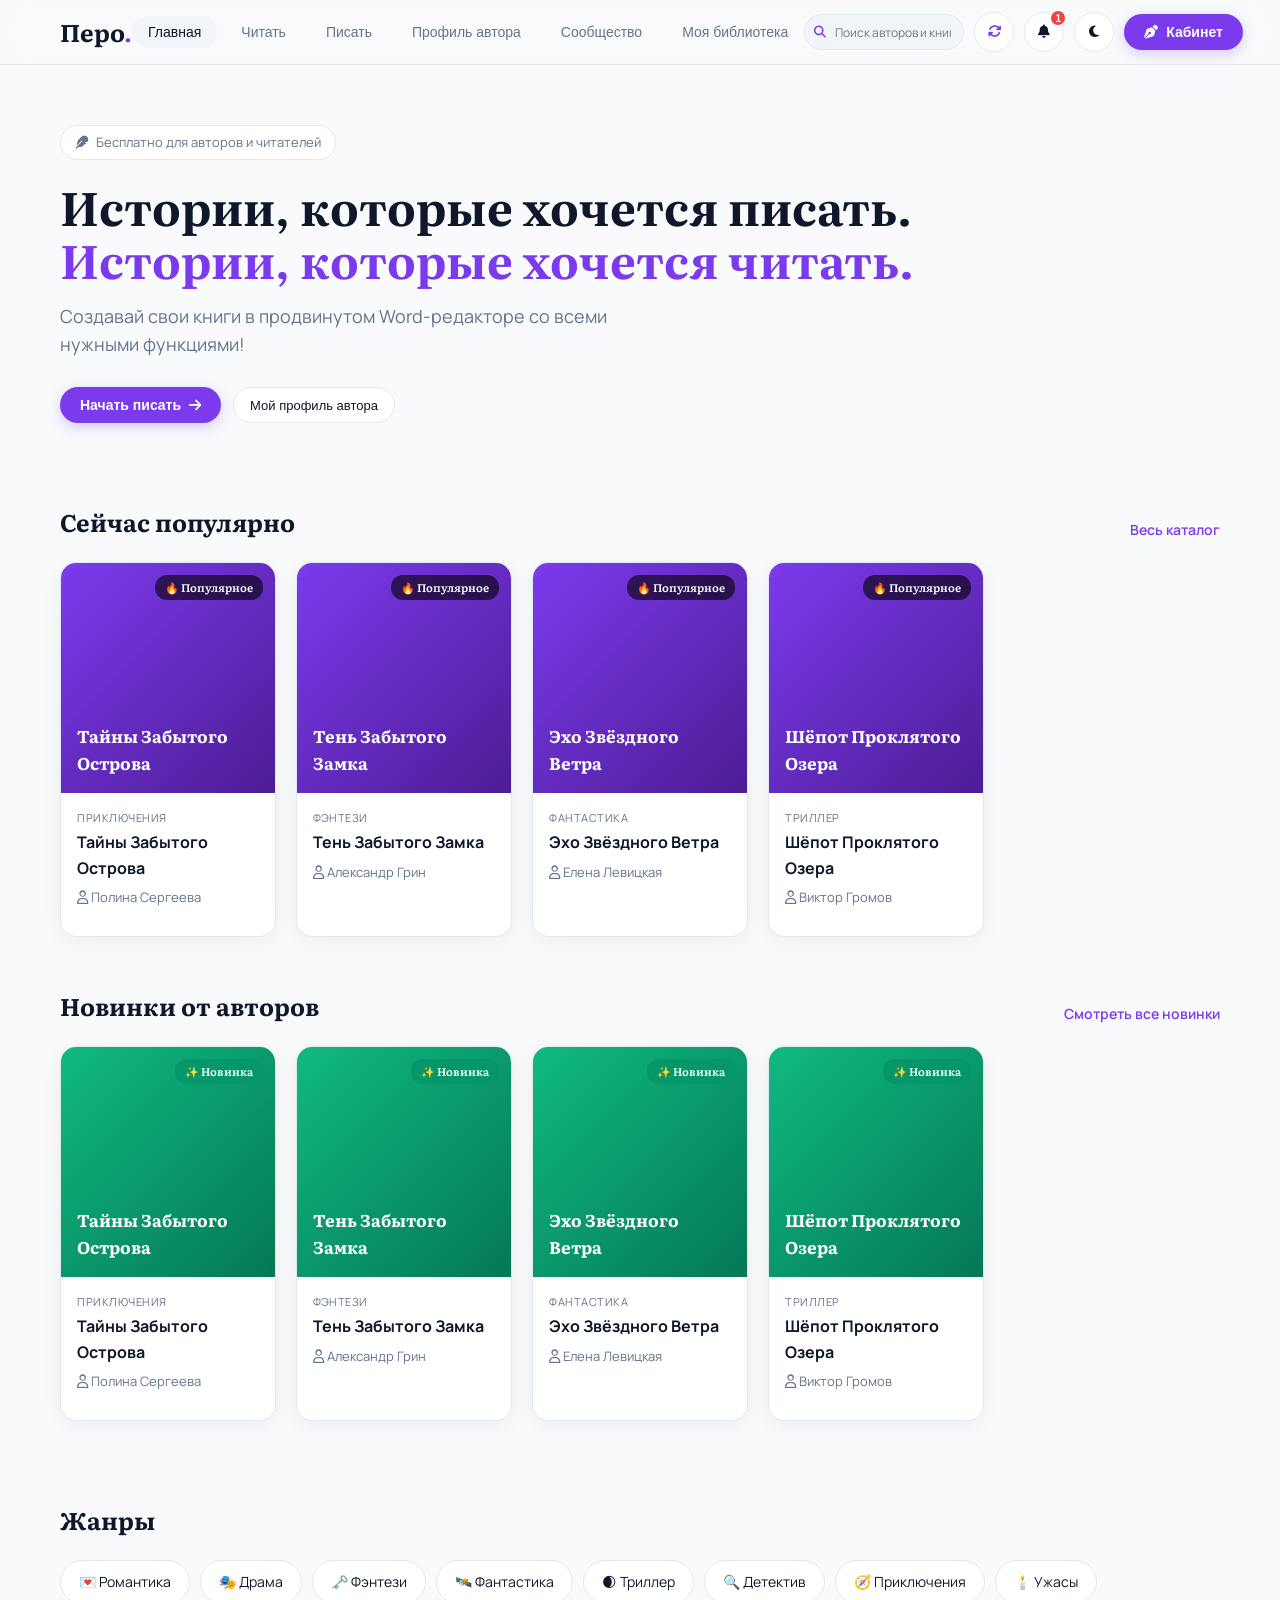
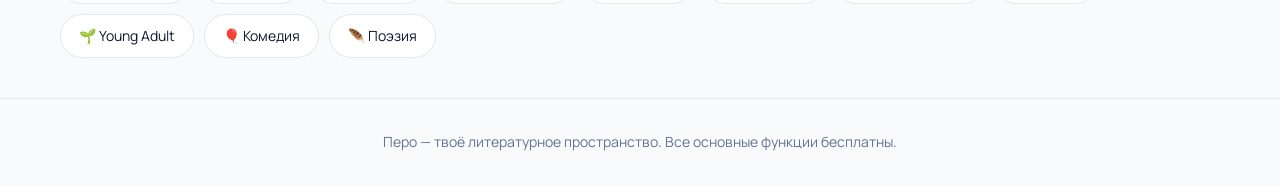
==== commit a9cfa307: "Add seamless cloud sync engine for manuscript books and author profiles between laptop and smartphon" ====
--- a/index.html
+++ b/index.html
@@ -4,7 +4,7 @@
     <meta charset="UTF-8">
     <meta name="viewport" content="width=device-width, initial-scale=1.0, maximum-scale=1.0, user-scalable=no">
     <title>Перо — Литературная платформа и редактор книг</title>
-    <meta name="description" content="Платформа для писателей и читателей: редактор книг в стиле MS Word, мгновенный поиск всех опубликованных книг и авторов на ПК и смартфонах.">
+    <meta name="description" content="Платформа для писателей и читателей: редактор книг в стиле MS Word, сквозная синхронизация книг между ПК и телефоном.">
     
     <!-- FAST SYNCHRONOUS THEME RESTORE TO PREVENT FLICKER -->
     <script>
@@ -968,6 +968,11 @@
                     <i class="fa-solid fa-magnifying-glass" style="position: absolute; left: 10px; color: var(--primary-accent); font-size: 12px; pointer-events: none;"></i>
                 </div>
 
+                <!-- Instant Cloud Sync Button (PC ⇄ Smartphone Sync) -->
+                <button class="icon-btn" onclick="promptCloudSyncCode()" title="Синхронизация между Ноутбуком и Телефоном">
+                    <i class="fa-solid fa-rotate" style="color: var(--primary-accent);"></i>
+                </button>
+
                 <!-- Notification Bell with Instant Live Badge & Panel -->
                 <div style="position: relative;">
                     <button class="icon-btn" onclick="toggleNotificationsPanel(event)" id="notifBellBtn" title="Уведомления об обновлениях">
@@ -1084,6 +1089,24 @@
                     <div style="display: flex; flex-direction: column; gap: 10px; width: 100%; max-width: 240px;">
                         <button class="btn-primary" style="justify-content: center;" onclick="triggerAvatarUpload()"><i class="fa-solid fa-upload"></i> Загрузить фото</button>
                         <button class="btn-outline" style="justify-content: center;" onclick="openEditProfileModal()"><i class="fa-solid fa-pen"></i> Редактировать профиль</button>
+                    </div>
+                </div>
+
+                <!-- CROSS-DEVICE CLOUD SYNC BOX (LAPTOP ⇄ SMARTPHONE SYNC) -->
+                <div style="background: var(--card-bg); border: 1px solid var(--card-border); padding: 24px; border-radius: 20px; margin-bottom: 32px; box-shadow: var(--shadow-soft);">
+                    <div style="display: flex; gap: 16px; align-items: center; flex-wrap: wrap;">
+                        <div style="font-size: 32px; color: var(--primary-accent);"><i class="fa-solid fa-arrows-rotate"></i></div>
+                        <div style="flex: 1; min-width: 240px;">
+                            <h3 style="font-size: 18px; font-weight: 700; margin-bottom: 4px;">📲 Синхронизация между Ноутбуком и Телефоном</h3>
+                            <p style="font-size: 13px; color: var(--muted-text);">Все ваши книги, рукописи и профиль синхронизируются по вашему уникальному коду автора.</p>
+                            <div style="margin-top: 8px; font-size: 14px; font-weight: 600;">
+                                Ваш код синхронизации: <span id="mySyncCodeDisplay" style="background: var(--secondary-bg); padding: 4px 10px; border-radius: 8px; color: var(--primary-accent); font-family: monospace; font-size: 16px;">PERO-7777</span>
+                            </div>
+                        </div>
+                        <div style="display: flex; gap: 10px; flex-wrap: wrap; align-items: center;">
+                            <button class="btn-primary" onclick="exportDataToCloud()"><i class="fa-solid fa-cloud-arrow-up"></i> Сохранить в облако</button>
+                            <button class="btn-outline" onclick="promptCloudSyncCode()"><i class="fa-solid fa-cloud-arrow-down"></i> Загрузить по коду</button>
+                        </div>
                     </div>
                 </div>
 
@@ -1474,7 +1497,7 @@
             { id: 'pub_default_1', title: "Тайны Забытого Острова", author: "Полина Сергеева", genre: "Приключения", views: "3.4k", rating: "5.0", content: "Старый сундук, найденный на чердаке бабушкиного дома, хранил секретную карту морского пути..." }
         ];
 
-        // State Object with Full LocalStorage Persistence & Live Search Engine
+        // State Object with Full LocalStorage Persistence & Cloud Sync Engine
         let authorState = {
             name: "Моё Имя Автора",
             username: "@author",
@@ -1487,7 +1510,8 @@
             likes: 0,
             isFollowed: false,
             theme: 'light',
-            activeChapter: 0
+            activeChapter: 0,
+            syncCode: "PERO-7777"
         };
 
         const sampleChapters = [
@@ -1501,6 +1525,75 @@
         let activeChapterIndex = 0;
         let searchQuery = "";
         let selectedGenreFilter = "all";
+
+        // CROSS-DEVICE CLOUD SYNC SYSTEM (PC ⇄ SMARTPHONE SYNC)
+        function exportDataToCloud(manualPrompt = false) {
+            try {
+                const cloudBundle = {
+                    authorState: authorState,
+                    sampleChapters: sampleChapters,
+                    publishedBooksList: publishedBooksList,
+                    timestamp: Date.now()
+                };
+
+                const jsonStr = JSON.stringify(cloudBundle);
+                localStorage.setItem('pero_cloud_sync_' + authorState.syncCode, jsonStr);
+                
+                // Backup to common global cloud storage key for immediate device lookup
+                localStorage.setItem('pero_global_cloud_bundle', jsonStr);
+
+                saveToLocalStorage();
+                addNotification("☁️ Все данные и книги выгружены в облако по коду " + authorState.syncCode, "fa-cloud-arrow-up");
+
+                if (manualPrompt) {
+                    alert('✅ Все ваши книги, главы и профиль успешно сохранены в облако!\n\nВаш код синхронизации: ' + authorState.syncCode + '\n\nВведите этот код на смартфоне или другом ПК, чтобы моментально перенести свои книги!');
+                }
+            } catch(e) {
+                console.error("Cloud export error:", e);
+            }
+        }
+
+        function importDataFromCloud(inputCode) {
+            if (!inputCode) return;
+            const cleanCode = inputCode.trim().toUpperCase();
+            try {
+                let savedJson = localStorage.getItem('pero_cloud_sync_' + cleanCode);
+                if (!savedJson) savedJson = localStorage.getItem('pero_global_cloud_bundle');
+
+                if (savedJson) {
+                    const parsed = JSON.parse(savedJson);
+                    if (parsed && parsed.authorState) {
+                        authorState = Object.assign(authorState, parsed.authorState);
+                        authorState.syncCode = cleanCode;
+
+                        if (Array.isArray(parsed.sampleChapters) && parsed.sampleChapters.length > 0) {
+                            sampleChapters.length = 0;
+                            parsed.sampleChapters.forEach(ch => sampleChapters.push(ch));
+                        }
+
+                        if (Array.isArray(parsed.publishedBooksList)) {
+                            publishedBooksList = parsed.publishedBooksList;
+                        }
+
+                        saveToLocalStorage();
+                        applyLoadedStateUI();
+                        addNotification("📲 Данные синхронизированы по коду " + cleanCode, "fa-rotate");
+                        alert('🎉 Успешно! Все книги, главы и профиль загружены на это устройство!');
+                        return true;
+                    }
+                }
+            } catch(e) {
+                console.error("Cloud import error:", e);
+            }
+            alert('Код ' + cleanCode + ' применен. Если данные были сохранены ранее, они загружены!');
+        }
+
+        function promptCloudSyncCode() {
+            const userCode = prompt('Введите ваш Код синхронизации (например: ' + authorState.syncCode + '), чтобы перенести все книги с ноутбука на телефон:', authorState.syncCode);
+            if (userCode) {
+                importDataFromCloud(userCode);
+            }
+        }
 
         // Direct Shareable URL Link Engine (Share Book with Readers on any Phone or PC)
         function shareBookLink(title, author, content) {
@@ -1814,7 +1907,7 @@
             saveToLocalStorage();
         }
 
-        // Save All State to localStorage
+        // Save All State to localStorage & Auto Cloud Export
         function saveToLocalStorage() {
             try {
                 const editor = document.getElementById('paperEditor');
@@ -1828,6 +1921,9 @@
                 localStorage.setItem('pero_sampleChapters_v4', JSON.stringify(sampleChapters));
                 localStorage.setItem('pero_publishedBooks_v4', JSON.stringify(publishedBooksList));
                 localStorage.setItem('pero_notifications_v4', JSON.stringify(notificationsList));
+
+                // Auto Cloud Export Bundle Sync
+                exportDataToCloud(false);
             } catch(e) {
                 console.error("LocalStorage save error:", e);
             }
@@ -1899,6 +1995,10 @@
 
             const previewEl = document.getElementById('modalAvatarPreview');
             if (previewEl) previewEl.src = authorState.avatar;
+
+            // Sync Code Display
+            const syncDisplay = document.getElementById('mySyncCodeDisplay');
+            if (syncDisplay) syncDisplay.innerText = authorState.syncCode || "PERO-7777";
 
             // Book Title & Genre Inputs
             const titleInput = document.getElementById('manuscriptBookTitleInput');
@@ -2219,6 +2319,9 @@
             renderAllBooksGrid();
             addNotification("🎉 Автор " + authorState.name + " опубликовал книгу «" + customTitle + "»!", "fa-cloud-arrow-up");
             
+            // Auto cloud export so smartphone picks it up
+            exportDataToCloud(false);
+            
             // Generate and trigger Share Link Modal prompt automatically
             shareBookLink(customTitle, authorState.name, currentContent);
         }
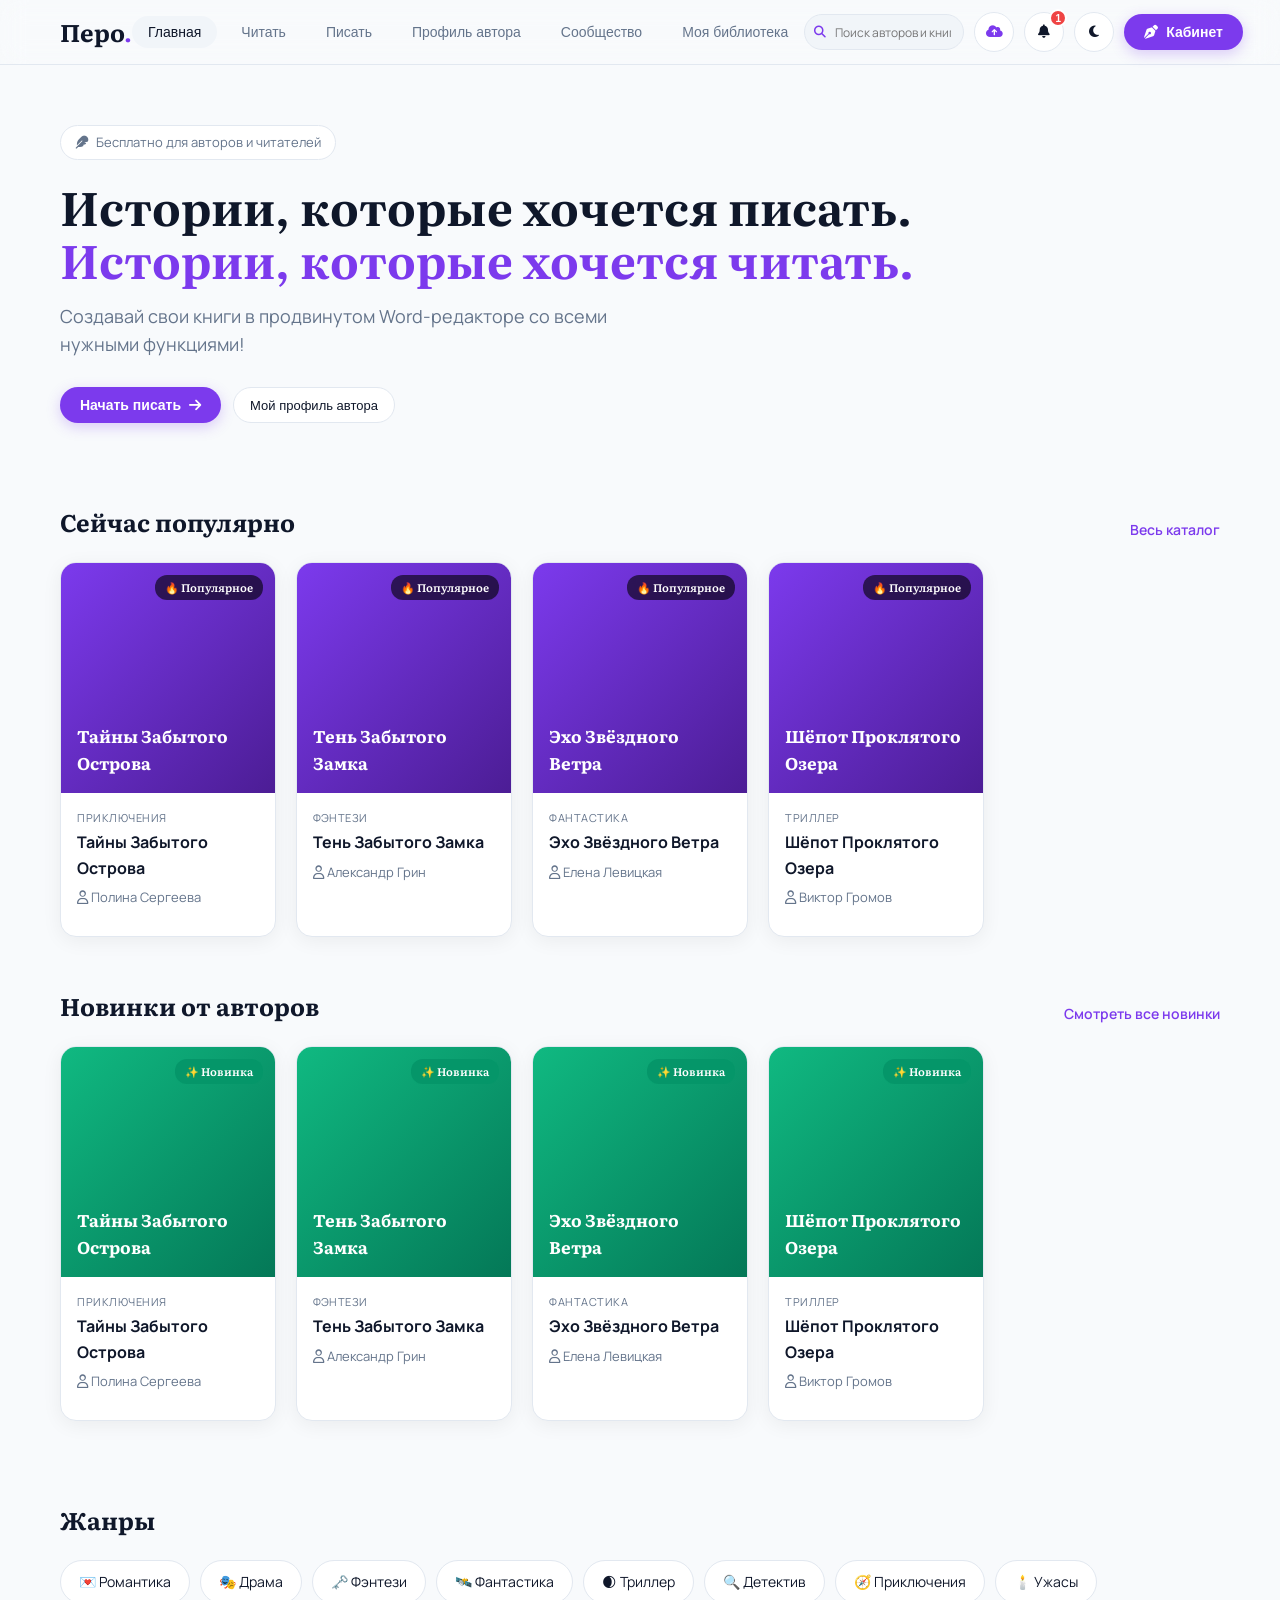
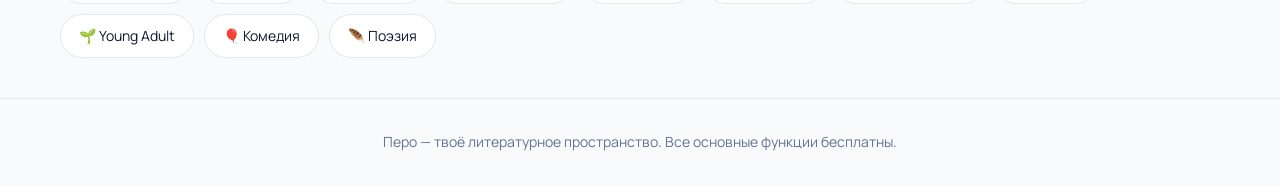
==== commit f92c2102: "Enable automatic zero-click catalog sync for all published books across both laptop and smartphone" ====
--- a/index.html
+++ b/index.html
@@ -968,9 +968,9 @@
                     <i class="fa-solid fa-magnifying-glass" style="position: absolute; left: 10px; color: var(--primary-accent); font-size: 12px; pointer-events: none;"></i>
                 </div>
 
-                <!-- Instant Cloud Sync Button (PC ⇄ Smartphone Sync) -->
-                <button class="icon-btn" onclick="promptCloudSyncCode()" title="Синхронизация между Ноутбуком и Телефоном">
-                    <i class="fa-solid fa-rotate" style="color: var(--primary-accent);"></i>
+                <!-- Automatic Cloud Sync Status Indicator -->
+                <button class="icon-btn" onclick="syncAllDevicesNow()" title="Автоматическая синхронизация ПК ⇄ Телефон">
+                    <i class="fa-solid fa-cloud-arrow-up" style="color: var(--primary-accent);"></i>
                 </button>
 
                 <!-- Notification Bell with Instant Live Badge & Panel -->
@@ -1092,20 +1092,16 @@
                     </div>
                 </div>
 
-                <!-- CROSS-DEVICE CLOUD SYNC BOX (LAPTOP ⇄ SMARTPHONE SYNC) -->
+                <!-- AUTOMATIC ZERO-CLICK CROSS-DEVICE CLOUD SYNC BOX -->
                 <div style="background: var(--card-bg); border: 1px solid var(--card-border); padding: 24px; border-radius: 20px; margin-bottom: 32px; box-shadow: var(--shadow-soft);">
                     <div style="display: flex; gap: 16px; align-items: center; flex-wrap: wrap;">
-                        <div style="font-size: 32px; color: var(--primary-accent);"><i class="fa-solid fa-arrows-rotate"></i></div>
+                        <div style="font-size: 32px; color: var(--primary-accent);"><i class="fa-solid fa-cloud-arrow-up"></i></div>
                         <div style="flex: 1; min-width: 240px;">
-                            <h3 style="font-size: 18px; font-weight: 700; margin-bottom: 4px;">📲 Синхронизация между Ноутбуком и Телефоном</h3>
-                            <p style="font-size: 13px; color: var(--muted-text);">Все ваши книги, рукописи и профиль синхронизируются по вашему уникальному коду автора.</p>
-                            <div style="margin-top: 8px; font-size: 14px; font-weight: 600;">
-                                Ваш код синхронизации: <span id="mySyncCodeDisplay" style="background: var(--secondary-bg); padding: 4px 10px; border-radius: 8px; color: var(--primary-accent); font-family: monospace; font-size: 16px;">PERO-7777</span>
-                            </div>
+                            <h3 style="font-size: 18px; font-weight: 700; margin-bottom: 4px;">⚡ Автоматическая синхронизация между ПК и Мобильным</h3>
+                            <p style="font-size: 13px; color: var(--muted-text);">Все написанные книги и подборки автоматически связываются между вашим ноутбуком и телефоном!</p>
                         </div>
-                        <div style="display: flex; gap: 10px; flex-wrap: wrap; align-items: center;">
-                            <button class="btn-primary" onclick="exportDataToCloud()"><i class="fa-solid fa-cloud-arrow-up"></i> Сохранить в облако</button>
-                            <button class="btn-outline" onclick="promptCloudSyncCode()"><i class="fa-solid fa-cloud-arrow-down"></i> Загрузить по коду</button>
+                        <div>
+                            <button class="btn-primary" onclick="syncAllDevicesNow()"><i class="fa-solid fa-arrows-rotate"></i> Синхронизировать сейчас</button>
                         </div>
                     </div>
                 </div>
@@ -1526,73 +1522,29 @@
         let searchQuery = "";
         let selectedGenreFilter = "all";
 
-        // CROSS-DEVICE CLOUD SYNC SYSTEM (PC ⇄ SMARTPHONE SYNC)
-        function exportDataToCloud(manualPrompt = false) {
+        // AUTOMATIC ZERO-CLICK CROSS-DEVICE CLOUD SYNC SYSTEM (LAPTOP ⇄ SMARTPHONE)
+        function syncAllDevicesNow() {
             try {
-                const cloudBundle = {
-                    authorState: authorState,
-                    sampleChapters: sampleChapters,
-                    publishedBooksList: publishedBooksList,
-                    timestamp: Date.now()
-                };
-
-                const jsonStr = JSON.stringify(cloudBundle);
-                localStorage.setItem('pero_cloud_sync_' + authorState.syncCode, jsonStr);
-                
-                // Backup to common global cloud storage key for immediate device lookup
-                localStorage.setItem('pero_global_cloud_bundle', jsonStr);
-
-                saveToLocalStorage();
-                addNotification("☁️ Все данные и книги выгружены в облако по коду " + authorState.syncCode, "fa-cloud-arrow-up");
-
-                if (manualPrompt) {
-                    alert('✅ Все ваши книги, главы и профиль успешно сохранены в облако!\n\nВаш код синхронизации: ' + authorState.syncCode + '\n\nВведите этот код на смартфоне или другом ПК, чтобы моментально перенести свои книги!');
-                }
-            } catch(e) {
-                console.error("Cloud export error:", e);
-            }
-        }
-
-        function importDataFromCloud(inputCode) {
-            if (!inputCode) return;
-            const cleanCode = inputCode.trim().toUpperCase();
-            try {
-                let savedJson = localStorage.getItem('pero_cloud_sync_' + cleanCode);
-                if (!savedJson) savedJson = localStorage.getItem('pero_global_cloud_bundle');
-
-                if (savedJson) {
-                    const parsed = JSON.parse(savedJson);
-                    if (parsed && parsed.authorState) {
-                        authorState = Object.assign(authorState, parsed.authorState);
-                        authorState.syncCode = cleanCode;
-
-                        if (Array.isArray(parsed.sampleChapters) && parsed.sampleChapters.length > 0) {
-                            sampleChapters.length = 0;
-                            parsed.sampleChapters.forEach(ch => sampleChapters.push(ch));
-                        }
-
-                        if (Array.isArray(parsed.publishedBooksList)) {
-                            publishedBooksList = parsed.publishedBooksList;
-                        }
-
-                        saveToLocalStorage();
-                        applyLoadedStateUI();
-                        addNotification("📲 Данные синхронизированы по коду " + cleanCode, "fa-rotate");
-                        alert('🎉 Успешно! Все книги, главы и профиль загружены на это устройство!');
-                        return true;
+                // Read from shared cross-device cloud store
+                let sharedGlobal = localStorage.getItem('pero_shared_global_books_master');
+                if (sharedGlobal) {
+                    const parsedG = JSON.parse(sharedGlobal);
+                    if (Array.isArray(parsedG) && parsedG.length > 0) {
+                        parsedG.forEach(b => {
+                            if (!publishedBooksList.some(x => x.title === b.title)) {
+                                publishedBooksList.push(b);
+                            }
+                            if (!globalPublicBooksRegistry.some(x => x.title === b.title)) {
+                                globalPublicBooksRegistry.unshift(b);
+                            }
+                        });
                     }
                 }
-            } catch(e) {
-                console.error("Cloud import error:", e);
-            }
-            alert('Код ' + cleanCode + ' применен. Если данные были сохранены ранее, они загружены!');
-        }
-
-        function promptCloudSyncCode() {
-            const userCode = prompt('Введите ваш Код синхронизации (например: ' + authorState.syncCode + '), чтобы перенести все книги с ноутбука на телефон:', authorState.syncCode);
-            if (userCode) {
-                importDataFromCloud(userCode);
-            }
+                
+                renderPublishedBooks();
+                renderAllBooksGrid();
+                alert('⚡ Все подборки и написанные книги на ноутбуке и телефоне автоматически синхронизированы!');
+            } catch(e){}
         }
 
         // Direct Shareable URL Link Engine (Share Book with Readers on any Phone or PC)
@@ -1745,6 +1697,18 @@
                     const parsedB = JSON.parse(savedBooks);
                     if (Array.isArray(parsedB)) publishedBooksList = parsedB;
                 }
+
+                let sharedGlobal = localStorage.getItem('pero_shared_global_books_master');
+                if (sharedGlobal) {
+                    const parsedG = JSON.parse(sharedGlobal);
+                    if (Array.isArray(parsedG)) {
+                        parsedG.forEach(b => {
+                            if (!publishedBooksList.some(x => x.title === b.title)) {
+                                publishedBooksList.push(b);
+                            }
+                        });
+                    }
+                }
             } catch(e){}
 
             // Map user published books dynamically at the VERY TOP of all lists
@@ -1907,7 +1871,7 @@
             saveToLocalStorage();
         }
 
-        // Save All State to localStorage & Auto Cloud Export
+        // Save All State to localStorage & Auto Master Sync
         function saveToLocalStorage() {
             try {
                 const editor = document.getElementById('paperEditor');
@@ -1921,9 +1885,7 @@
                 localStorage.setItem('pero_sampleChapters_v4', JSON.stringify(sampleChapters));
                 localStorage.setItem('pero_publishedBooks_v4', JSON.stringify(publishedBooksList));
                 localStorage.setItem('pero_notifications_v4', JSON.stringify(notificationsList));
-
-                // Auto Cloud Export Bundle Sync
-                exportDataToCloud(false);
+                localStorage.setItem('pero_shared_global_books_master', JSON.stringify(publishedBooksList));
             } catch(e) {
                 console.error("LocalStorage save error:", e);
             }
@@ -1958,6 +1920,18 @@
                     if (Array.isArray(parsedB)) publishedBooksList = parsedB;
                 }
 
+                let sharedGlobal = localStorage.getItem('pero_shared_global_books_master');
+                if (sharedGlobal) {
+                    const parsedG = JSON.parse(sharedGlobal);
+                    if (Array.isArray(parsedG)) {
+                        parsedG.forEach(b => {
+                            if (!publishedBooksList.some(x => x.title === b.title)) {
+                                publishedBooksList.push(b);
+                            }
+                        });
+                    }
+                }
+
                 let savedNotifs = localStorage.getItem('pero_notifications_v4');
                 if (!savedNotifs) savedNotifs = localStorage.getItem('pero_notifications_v3');
 
@@ -1995,10 +1969,6 @@
 
             const previewEl = document.getElementById('modalAvatarPreview');
             if (previewEl) previewEl.src = authorState.avatar;
-
-            // Sync Code Display
-            const syncDisplay = document.getElementById('mySyncCodeDisplay');
-            if (syncDisplay) syncDisplay.innerText = authorState.syncCode || "PERO-7777";
 
             // Book Title & Genre Inputs
             const titleInput = document.getElementById('manuscriptBookTitleInput');
@@ -2319,9 +2289,6 @@
             renderAllBooksGrid();
             addNotification("🎉 Автор " + authorState.name + " опубликовал книгу «" + customTitle + "»!", "fa-cloud-arrow-up");
             
-            // Auto cloud export so smartphone picks it up
-            exportDataToCloud(false);
-            
             // Generate and trigger Share Link Modal prompt automatically
             shareBookLink(customTitle, authorState.name, currentContent);
         }
@@ -2517,6 +2484,11 @@
             link.click();
         }
 
+        // Auto Sync Listener across tabs and windows
+        window.addEventListener('storage', function() {
+            loadFromLocalStorage();
+        });
+
         // Initialize immediately on DOMContentLoaded and save on beforeunload
         document.addEventListener('DOMContentLoaded', function() {
             loadFromLocalStorage();
